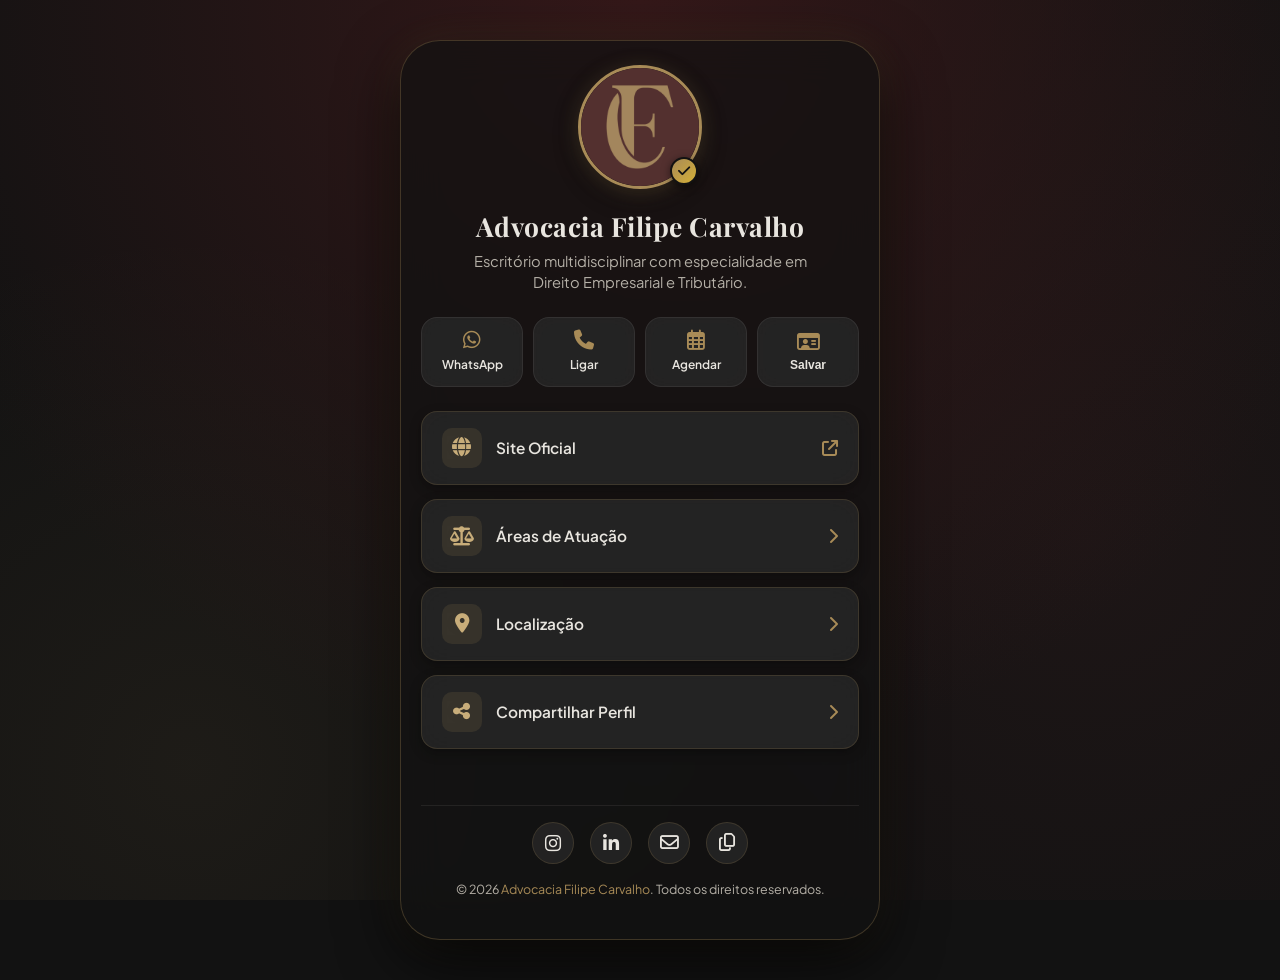
==== index.html @ 6e8a381f "feat: implement native Web Share API and simplify location address formatting" ====
<!DOCTYPE html>
<html lang="pt-BR">
<head>
  <meta charset="UTF-8">
  <meta name="viewport" content="width=device-width, initial-scale=1.0, maximum-scale=1.0, user-scalable=no">
  <title>Advocacia Filipe Carvalho</title>
  
  <!-- SEO Meta Tags -->
  <meta name="description" content="Advocacia Filipe Carvalho - Advocacia Empresarial e Consultoria Jurídica de Alta Performance em São José do Rio Preto - SP. Agende sua consulta.">
  <meta name="keywords" content="Filipe Carvalho, Advocacia Filipe Carvalho, Advocacia Empresarial, Consultoria Jurídica, São José do Rio Preto, Link na Bio">
  <meta name="author" content="Advocacia Filipe Carvalho">

  <!-- OpenGraph / Social Media -->
  <meta property="og:type" content="website">
  <meta property="og:title" content="Advocacia Filipe Carvalho">
  <meta property="og:description" content="Advocacia Empresarial e Atendimento Jurídico Especializado. Clique para agendar uma consulta via WhatsApp.">
  <meta property="og:image" content="assets/Logo_bordo.png">

  <!-- Google Fonts -->
  <link rel="preconnect" href="https://fonts.googleapis.com">
  <link rel="preconnect" href="https://fonts.gstatic.com" crossorigin>
  <link href="https://fonts.googleapis.com/css2?family=Playfair+Display:ital,wght@0,600;0,700;1,400&family=Plus+Jakarta+Sans:wght@400;500;600;700&display=swap" rel="stylesheet">

  <!-- FontAwesome Icons CDN -->
  <link rel="stylesheet" href="https://cdnjs.cloudflare.com/ajax/libs/font-awesome/6.5.1/css/all.min.css">

  <!-- Custom CSS -->
  <link rel="stylesheet" href="styles.css">
</head>
<body>

  <div class="page-container">

    <!-- Profile Header Section -->
    <header class="profile-section">
      <div class="avatar-wrapper">
        <img src="assets/Logo_bordo.png" alt="Advocacia Filipe Carvalho" class="avatar-img">
        <div class="verified-badge" title="Profissional Verificado">
          <i class="fa-solid fa-check"></i>
        </div>
      </div>

      <h1 class="profile-name">
        Advocacia Filipe Carvalho
      </h1>
      <p class="profile-bio">
        Escritório multidisciplinar com especialidade em Direito Empresarial e Tributário.
      </p>
    </header>

    <!-- Quick Action Bar -->
    <section class="quick-actions" aria-label="Ações Rápidas">
      <a href="https://wa.me/551731218192?text=Ol%C3%A1%2C%20gostaria%20de%20agendar%20uma%20consulta%20jur%C3%ADdica." target="_blank" class="action-btn" id="quick-whatsapp">
        <i class="fa-brands fa-whatsapp"></i>
        <span>WhatsApp</span>
      </a>

      <a href="tel:+551731218192" class="action-btn" id="quick-call">
        <i class="fa-solid fa-phone"></i>
        <span>Ligar</span>
      </a>

      <a href="https://calendar.app.google/ibYSGvxLfux7W4BV6" target="_blank" class="action-btn" id="quick-calendar">
        <i class="fa-regular fa-calendar-days"></i>
        <span>Agendar</span>
      </a>

      <button class="action-btn" id="quick-vcard" onclick="downloadVCard()">
        <i class="fa-regular fa-id-card"></i>
        <span>Salvar</span>
      </button>
    </section>

    <!-- Main Link Buttons -->
    <main class="links-container" aria-label="Links Principais">

      <!-- Official Website Link -->
      <a href="https://advocaciafilipecarvalho.com.br" target="_blank" class="link-card" id="btn-website">
        <div class="link-card-content">
          <div class="link-card-icon">
            <i class="fa-solid fa-globe"></i>
          </div>
          <div class="link-card-text">
            <span class="link-card-title">Site Oficial</span>
          </div>
        </div>
        <i class="fa-solid fa-arrow-up-right-from-square link-card-arrow"></i>
      </a>

      <!-- Practice Areas Modal Trigger -->
      <div class="link-card" id="btn-practice-areas" onclick="openModal('modal-practice')">
        <div class="link-card-content">
          <div class="link-card-icon">
            <i class="fa-solid fa-scale-balanced"></i>
          </div>
          <div class="link-card-text">
            <span class="link-card-title">Áreas de Atuação</span>
          </div>
        </div>
        <i class="fa-solid fa-chevron-right link-card-arrow"></i>
      </div>

      <!-- Location & Map Modal Trigger -->
      <div class="link-card" id="btn-location" onclick="openModal('modal-location')">
        <div class="link-card-content">
          <div class="link-card-icon">
            <i class="fa-solid fa-location-dot"></i>
          </div>
          <div class="link-card-text">
            <span class="link-card-title">Localização</span>
          </div>
        </div>
        <i class="fa-solid fa-chevron-right link-card-arrow"></i>
      </div>

      <!-- Share Profile Trigger -->
      <div class="link-card" id="btn-share-profile" onclick="shareProfile()">
        <div class="link-card-content">
          <div class="link-card-icon">
            <i class="fa-solid fa-share-nodes"></i>
          </div>
          <div class="link-card-text">
            <span class="link-card-title">Compartilhar Perfil</span>
          </div>
        </div>
        <i class="fa-solid fa-chevron-right link-card-arrow"></i>
      </div>

    </main>

    <!-- Footer Section -->
    <footer class="footer-section">
      <div class="social-links">
        <a href="https://instagram.com/advocacia_filipecarvalho" target="_blank" class="social-icon" title="Instagram (@advocacia_filipecarvalho)">
          <i class="fa-brands fa-instagram"></i>
        </a>
        <a href="https://www.linkedin.com/company/filipe-carvalho-advocacia-empresarial" target="_blank" class="social-icon" title="LinkedIn">
          <i class="fa-brands fa-linkedin-in"></i>
        </a>
        <a href="mailto:contato@advocaciafilipecarvalho.com.br" class="social-icon" title="E-mail">
          <i class="fa-regular fa-envelope"></i>
        </a>
        <a href="#" onclick="copyProfileLink()" class="social-icon" title="Copiar Link">
          <i class="fa-regular fa-copy"></i>
        </a>
      </div>

      <p class="copyright">
        &copy; 2026 <span>Advocacia Filipe Carvalho</span>. Todos os direitos reservados.
      </p>
    </footer>

  </div>

  <!-- MODAL: Áreas de Atuação -->
  <div class="modal-overlay" id="modal-practice">
    <div class="modal-card">
      <button class="modal-close" onclick="closeModal('modal-practice')">
        <i class="fa-solid fa-xmark"></i>
      </button>
      <div class="modal-header">
        <h2 class="modal-title">Áreas de Atuação</h2>
        <p class="modal-subtitle">Advocacia Empresarial & Especializada</p>
      </div>
      <div class="practice-accordion">
        <details class="practice-toggle">
          <summary class="practice-summary">
            <span class="practice-title-text"><i class="fa-solid fa-scale-balanced"></i> Direito Penal Econômico</span>
            <i class="fa-solid fa-chevron-down toggle-arrow"></i>
          </summary>
          <div class="practice-detail">
            Atuação na defesa e consultoria preventiva em crimes financeiros, tributários, lavagem de dinheiro e infrações contra a ordem econômica.
          </div>
        </details>

        <details class="practice-toggle">
          <summary class="practice-summary">
            <span class="practice-title-text"><i class="fa-solid fa-briefcase"></i> Direito Empresarial</span>
            <i class="fa-solid fa-chevron-down toggle-arrow"></i>
          </summary>
          <div class="practice-detail">
            Assessoria estratégica integral para empresas, estruturação societária, reorganizações, governança e proteção dos negócios.
          </div>
        </details>

        <details class="practice-toggle">
          <summary class="practice-summary">
            <span class="practice-title-text"><i class="fa-solid fa-calculator"></i> Direito Tributário</span>
            <i class="fa-solid fa-chevron-down toggle-arrow"></i>
          </summary>
          <div class="practice-detail">
            Planejamento tributário estratégico, recuperação de créditos fiscais e defesa em autos de infração e execuções fiscais.
          </div>
        </details>

        <details class="practice-toggle">
          <summary class="practice-summary">
            <span class="practice-title-text"><i class="fa-solid fa-gavel"></i> Direito Cível</span>
            <i class="fa-solid fa-chevron-down toggle-arrow"></i>
          </summary>
          <div class="practice-detail">
            Gestão de contratos complexos, resolução de litígios civis, responsabilidade civil e soluções patrimoniais.
          </div>
        </details>

        <details class="practice-toggle">
          <summary class="practice-summary">
            <span class="practice-title-text"><i class="fa-solid fa-user-shield"></i> Direito Trabalhista</span>
            <i class="fa-solid fa-chevron-down toggle-arrow"></i>
          </summary>
          <div class="practice-detail">
            Consultoria preventiva nas relações de trabalho, adequação de rotinas corporativas e defesa em reclamações trabalhistas.
          </div>
        </details>

        <details class="practice-toggle">
          <summary class="practice-summary">
            <span class="practice-title-text"><i class="fa-solid fa-hand-holding-heart"></i> Direito Previdenciário</span>
            <i class="fa-solid fa-chevron-down toggle-arrow"></i>
          </summary>
          <div class="practice-detail">
            Planejamento previdenciário corporativo e pessoal, requerimento e revisão de aposentadorias e benefícios do INSS.
          </div>
        </details>
      </div>
      <div style="margin-top: 20px;">
        <a href="https://wa.me/551731218192?text=Ol%C3%A1%2C%20gostaria%20de%20agendar%20uma%20consulta%20jur%C3%ADdica." target="_blank" class="btn-primary">
          <i class="fa-brands fa-whatsapp"></i> Falar com um Especialista
        </a>
      </div>
    </div>
  </div>



  <!-- MODAL: Localização -->
  <div class="modal-overlay" id="modal-location">
    <div class="modal-card">
      <button class="modal-close" onclick="closeModal('modal-location')">
        <i class="fa-solid fa-xmark"></i>
      </button>
      <div class="modal-header">
        <h2 class="modal-title">Nossos Endereços</h2>
        <p class="modal-subtitle">São José do Rio Preto & São Paulo</p>
      </div>

      <!-- Unidade 1: São José do Rio Preto -->
      <div class="location-card-unit">
        <h3 class="unit-title"><i class="fa-solid fa-building"></i> Unidade São José do Rio Preto - SP</h3>
        <p class="unit-address"><i class="fa-solid fa-location-dot"></i> R. Duarte Pachêco, 90B - Higienópolis</p>
        <div class="modal-buttons-row">
          <a href="https://maps.app.goo.gl/US7nAsybBVARExp97" target="_blank" class="btn-maps">
            <i class="fa-solid fa-map-location-dot"></i> Maps
          </a>
          <a href="https://waze.com/ul?q=R.+Duarte+Pach%C3%AAco,+90B+-+Higien%C3%B3polis,+S%C3%A3o+Jos%C3%A9+do+Rio+Preto+-+SP" target="_blank" class="btn-waze">
            <i class="fa-brands fa-waze"></i> Waze
          </a>
        </div>
      </div>

      <!-- Unidade 2: São Paulo -->
      <div class="location-card-unit">
        <h3 class="unit-title"><i class="fa-solid fa-building-user"></i> Unidade São Paulo - SP</h3>
        <p class="unit-address"><i class="fa-solid fa-location-dot"></i> Rua Haddock Lobo, 1307 - Cj. 63 - Jardim Paulista</p>
        <div class="modal-buttons-row">
          <a href="https://www.google.com/maps/search/?api=1&query=Rua+Haddock+Lobo,+1307+-+Jardim+Paulista,+S%C3%A3o+Paulo+-+SP" target="_blank" class="btn-maps">
            <i class="fa-solid fa-map-location-dot"></i> Maps
          </a>
          <a href="https://waze.com/ul?q=Rua+Haddock+Lobo,+1307+-+Jardim+Paulista,+S%C3%A3o+Paulo+-+SP" target="_blank" class="btn-waze">
            <i class="fa-brands fa-waze"></i> Waze
          </a>
        </div>
      </div>
    </div>
  </div>

  <!-- MODAL: Compartilhar Perfil -->
  <div class="modal-overlay" id="modal-share">
    <div class="modal-card" style="text-align: center;">
      <button class="modal-close" onclick="closeModal('modal-share')">
        <i class="fa-solid fa-xmark"></i>
      </button>
      <div class="modal-header">
        <h2 class="modal-title">Compartilhar Perfil</h2>
        <p class="modal-subtitle">Advocacia Filipe Carvalho</p>
      </div>
      
      <div class="qr-code-box">
        <img id="qr-code-img" src="" alt="QR Code do Perfil">
      </div>

      <p style="font-size: 0.82rem; color: var(--color-antique-muted); margin-bottom: 18px;">
        Aponte a câmera do celular para abrir esta página em qualquer dispositivo.
      </p>

      <button class="btn-primary" onclick="copyProfileLink()">
        <i class="fa-regular fa-copy"></i> Copiar Link do Perfil
      </button>
    </div>
  </div>

  <!-- Toast Notification Container -->
  <div class="toast-notification" id="toast">
    <i class="fa-solid fa-circle-check" style="color: var(--color-hazelnut);"></i>
    <span id="toast-msg">Link copiado com sucesso!</span>
  </div>

  <!-- Custom JavaScript -->
  <script src="script.js"></script>
</body>
</html>
---- styles.css ----
/* ==========================================================================
   DESIGN SYSTEM & COLOR PALETTE TOKENS
   Color Palette derived strictly from provided swatch image:
   - Botanical: #4A2426 (Rich Burgundy / Wine)
   - Hazelnut: #A88B57 (Warm Gold / Brass)
   - Aventurine: #341819 (Deep Dark Chocolate Burgundy)
   - Exotic Orange: #D96B43 (Terracotta / Vibrant Rust Orange)
   - Licorice: #272727 (Dark Charcoal Surface)
   - Antique: #E8E5DF (Warm Silk Off-White)
   - Blackout: #121212 (Ultra Dark Deep Background)
   ========================================================================== */

:root {
  --color-botanical: #4a2426;
  --color-hazelnut: #a88b57;
  --color-hazelnut-light: #c8ad7a;
  --color-hazelnut-glow: rgba(168, 139, 87, 0.35);
  --color-aventurine: #341819;
  --color-exotic-orange: #d96b43;
  --color-exotic-orange-hover: #e5774e;
  --color-licorice: #272727;
  --color-licorice-card: rgba(39, 39, 39, 0.85);
  --color-antique: #e8e5df;
  --color-antique-muted: #b5b0a7;
  --color-blackout: #121212;

  --font-serif: 'Playfair Display', 'Cormorant Garamond', Georgia, serif;
  --font-sans: 'Plus Jakarta Sans', -apple-system, BlinkMacSystemFont, 'Segoe UI', Roboto, sans-serif;

  --radius-sm: 8px;
  --radius-md: 16px;
  --radius-lg: 24px;
  --radius-full: 9999px;

  --shadow-sm: 0 4px 12px rgba(0, 0, 0, 0.3);
  --shadow-md: 0 8px 24px rgba(0, 0, 0, 0.45);
  --shadow-glow: 0 0 25px rgba(217, 107, 67, 0.4);
  --shadow-gold: 0 4px 20px rgba(168, 139, 87, 0.25);

  --transition-fast: 0.2s cubic-bezier(0.4, 0, 0.2, 1);
  --transition-normal: 0.35s cubic-bezier(0.16, 1, 0.3, 1);
}

/* Reset & Base Styles */
* {
  margin: 0;
  padding: 0;
  box-sizing: border-box;
  -webkit-tap-highlight-color: transparent;
}

html {
  font-size: 16px;
  scroll-behavior: smooth;
}

body {
  font-family: var(--font-sans);
  background-color: var(--color-blackout);
  color: var(--color-antique);
  min-height: 100vh;
  display: flex;
  justify-content: center;
  align-items: flex-start;
  line-height: 1.5;
  background-image: 
    radial-gradient(circle at 50% 0%, var(--color-aventurine) 0%, transparent 70%),
    radial-gradient(circle at 85% 60%, rgba(74, 36, 38, 0.2) 0%, transparent 50%),
    radial-gradient(circle at 15% 85%, rgba(168, 139, 87, 0.08) 0%, transparent 40%);
  background-attachment: fixed;
  padding: 0;
  overflow-x: hidden;
}

/* Wrapper Layout (Mobile First + Desktop Frame Toggle) */
.page-container {
  width: 100%;
  max-width: 480px;
  min-height: 100vh;
  padding: 24px 20px 40px;
  display: flex;
  flex-direction: column;
  align-items: center;
  position: relative;
  margin: 0 auto;
}

/* Header & Profile Section */
.profile-section {
  text-align: center;
  width: 100%;
  margin-bottom: 24px;
  animation: fadeInDown 0.8s ease-out;
}

.avatar-wrapper {
  position: relative;
  width: 124px;
  height: 124px;
  margin: 0 auto 18px;
}

.avatar-img {
  width: 100%;
  height: 100%;
  object-fit: cover;
  object-position: top center;
  border-radius: var(--radius-full);
  border: 3px solid var(--color-hazelnut);
  box-shadow: var(--shadow-gold), var(--shadow-md);
  transition: transform var(--transition-normal);
}

.avatar-wrapper:hover .avatar-img {
  transform: scale(1.03);
  border-color: var(--color-hazelnut-light);
}

.verified-badge {
  position: absolute;
  bottom: 4px;
  right: 4px;
  background: linear-gradient(135deg, var(--color-hazelnut), #d4af37);
  color: var(--color-blackout);
  width: 28px;
  height: 28px;
  border-radius: var(--radius-full);
  display: flex;
  align-items: center;
  justify-content: center;
  font-size: 14px;
  border: 2px solid var(--color-blackout);
  box-shadow: 0 2px 8px rgba(0,0,0,0.5);
}

.profile-name {
  font-family: var(--font-serif);
  font-size: 1.65rem;
  font-weight: 700;
  letter-spacing: 0.5px;
  color: var(--color-antique);
  margin-bottom: 4px;
  display: flex;
  align-items: center;
  justify-content: center;
  gap: 6px;
}

.profile-title {
  font-size: 0.88rem;
  text-transform: uppercase;
  letter-spacing: 2px;
  color: var(--color-hazelnut);
  font-weight: 600;
  margin-bottom: 10px;
}

.profile-bio {
  font-size: 0.92rem;
  color: var(--color-antique-muted);
  max-width: 380px;
  margin: 0 auto;
  line-height: 1.45;
}

.badge-tag {
  display: inline-flex;
  align-items: center;
  gap: 6px;
  background: rgba(168, 139, 87, 0.12);
  border: 1px solid rgba(168, 139, 87, 0.3);
  color: var(--color-hazelnut-light);
  font-size: 0.78rem;
  padding: 4px 12px;
  border-radius: var(--radius-full);
  margin-top: 12px;
  font-weight: 500;
}

.status-dot {
  width: 7px;
  height: 7px;
  background-color: #2ec4b6;
  border-radius: 50%;
  box-shadow: 0 0 8px #2ec4b6;
  animation: pulseGreen 2s infinite;
}

/* Quick Action Bar */
.quick-actions {
  display: grid;
  grid-template-columns: repeat(4, 1fr);
  gap: 10px;
  width: 100%;
  margin-bottom: 24px;
  animation: fadeInUp 0.8s 0.2s ease-out backwards;
}

.action-btn {
  display: flex;
  flex-direction: column;
  align-items: center;
  justify-content: center;
  gap: 6px;
  background: var(--color-licorice-card);
  backdrop-filter: blur(12px);
  -webkit-backdrop-filter: blur(12px);
  border: 1px solid rgba(232, 229, 223, 0.08);
  padding: 12px 6px;
  border-radius: var(--radius-md);
  color: var(--color-antique);
  text-decoration: none;
  font-size: 0.75rem;
  font-weight: 600;
  transition: all var(--transition-fast);
  cursor: pointer;
}

.action-btn i {
  font-size: 1.25rem;
  color: var(--color-hazelnut);
  transition: transform var(--transition-fast), color var(--transition-fast);
}

/* Quick Action Buttons Hover & Active States */
.action-btn:hover,
.action-btn:active {
  background: linear-gradient(135deg, var(--color-exotic-orange), #b85028);
  border-color: var(--color-exotic-orange-hover);
  color: #ffffff;
  transform: translateY(-2px);
  box-shadow: var(--shadow-glow);
}

.action-btn:hover i,
.action-btn:active i {
  color: #ffffff;
  transform: scale(1.15);
}

/* Main Links Container */
.links-container {
  width: 100%;
  display: flex;
  flex-direction: column;
  gap: 14px;
  margin-bottom: 32px;
  animation: fadeInUp 0.8s 0.3s ease-out backwards;
}

/* Link Cards Base Style */
.link-card {
  position: relative;
  display: flex;
  align-items: center;
  justify-content: space-between;
  width: 100%;
  padding: 16px 20px;
  min-height: 60px;
  background: var(--color-licorice-card);
  backdrop-filter: blur(16px);
  -webkit-backdrop-filter: blur(16px);
  border: 1px solid rgba(168, 139, 87, 0.2);
  border-radius: var(--radius-md);
  color: var(--color-antique);
  text-decoration: none;
  font-weight: 600;
  font-size: 0.98rem;
  transition: all var(--transition-normal);
  cursor: pointer;
  overflow: hidden;
  box-shadow: var(--shadow-sm);
}

.link-card::before {
  content: '';
  position: absolute;
  top: 0;
  left: -100%;
  width: 100%;
  height: 100%;
  background: linear-gradient(90deg, transparent, rgba(232, 229, 223, 0.08), transparent);
  transition: left 0.6s ease;
}

.link-card:hover::before {
  left: 100%;
}

.link-card-content {
  display: flex;
  align-items: center;
  gap: 14px;
  z-index: 1;
}

.link-card-icon {
  width: 40px;
  height: 40px;
  border-radius: 10px;
  background: rgba(168, 139, 87, 0.15);
  color: var(--color-hazelnut-light);
  display: flex;
  align-items: center;
  justify-content: center;
  font-size: 1.2rem;
  flex-shrink: 0;
  transition: all var(--transition-fast);
}

.link-card-text {
  display: flex;
  flex-direction: column;
  align-items: flex-start;
  text-align: left;
}

.link-card-title {
  color: var(--color-antique);
  font-size: 0.96rem;
  line-height: 1.3;
}

.link-card-arrow {
  color: var(--color-hazelnut);
  font-size: 1rem;
  transition: transform var(--transition-fast);
  z-index: 1;
}

/* Main Link Cards Hover & Active Click States */
.link-card:hover,
.link-card:active {
  transform: translateY(-3px);
  background: linear-gradient(135deg, var(--color-exotic-orange), #b85028);
  border-color: var(--color-exotic-orange-hover);
  box-shadow: var(--shadow-glow), var(--shadow-md);
}

.link-card:hover .link-card-title,
.link-card:active .link-card-title {
  color: #ffffff;
}

.link-card:hover .link-card-arrow,
.link-card:active .link-card-arrow {
  transform: translateX(4px);
  color: #ffffff;
}

.link-card:hover .link-card-icon,
.link-card:active .link-card-icon {
  background: rgba(255, 255, 255, 0.2);
  color: #ffffff;
}

/* Footer Section */
.footer-section {
  width: 100%;
  text-align: center;
  margin-top: auto;
  padding-top: 16px;
  border-top: 1px solid rgba(232, 229, 223, 0.08);
  animation: fadeIn 1s 0.5s ease-out backwards;
}

.social-links {
  display: flex;
  align-items: center;
  justify-content: center;
  gap: 16px;
  margin-bottom: 16px;
}

.social-icon {
  width: 42px;
  height: 42px;
  border-radius: var(--radius-full);
  background: var(--color-licorice-card);
  border: 1px solid rgba(168, 139, 87, 0.2);
  color: var(--color-antique);
  display: flex;
  align-items: center;
  justify-content: center;
  font-size: 1.15rem;
  text-decoration: none;
  transition: all var(--transition-fast);
}

.social-icon:hover,
.social-icon:active {
  background: linear-gradient(135deg, var(--color-exotic-orange), #b85028);
  color: #ffffff;
  border-color: var(--color-exotic-orange-hover);
  transform: translateY(-3px);
  box-shadow: var(--shadow-glow);
}

.copyright {
  font-size: 0.78rem;
  color: var(--color-antique-muted);
  font-weight: 400;
}

.copyright span {
  color: var(--color-hazelnut);
}

/* Modal Overlay & Card */
.modal-overlay {
  position: fixed;
  top: 0;
  left: 0;
  width: 100%;
  height: 100%;
  background: rgba(18, 18, 18, 0.85);
  backdrop-filter: blur(12px);
  -webkit-backdrop-filter: blur(12px);
  z-index: 1000;
  display: flex;
  align-items: center;
  justify-content: center;
  padding: 20px;
  opacity: 0;
  visibility: hidden;
  transition: all var(--transition-fast);
}

.modal-overlay.active {
  opacity: 1;
  visibility: visible;
}

.modal-card {
  background: var(--color-licorice);
  border: 1px solid var(--color-hazelnut);
  border-radius: var(--radius-lg);
  width: 100%;
  max-width: 440px;
  max-height: 85vh;
  overflow-y: auto;
  padding: 28px 24px;
  position: relative;
  box-shadow: var(--shadow-md), var(--shadow-gold);
  transform: scale(0.9);
  transition: transform var(--transition-normal);
}

.modal-overlay.active .modal-card {
  transform: scale(1);
}

.modal-close {
  position: absolute;
  top: 18px;
  right: 18px;
  background: rgba(232, 229, 223, 0.1);
  border: none;
  color: var(--color-antique);
  width: 32px;
  height: 32px;
  border-radius: var(--radius-full);
  display: flex;
  align-items: center;
  justify-content: center;
  cursor: pointer;
  font-size: 1.1rem;
  transition: background var(--transition-fast);
}

.modal-close:hover {
  background: var(--color-exotic-orange);
  color: #fff;
}

.modal-header {
  margin-bottom: 20px;
  text-align: center;
}

.modal-title {
  font-family: var(--font-serif);
  font-size: 1.45rem;
  color: var(--color-antique);
  margin-bottom: 6px;
}

.modal-subtitle {
  font-size: 0.85rem;
  color: var(--color-hazelnut);
}

/* Practice Areas Accordion / Toggles inside Modal */
.practice-accordion {
  display: flex;
  flex-direction: column;
  gap: 10px;
  text-align: left;
}

.practice-toggle {
  background: rgba(18, 18, 18, 0.6);
  border: 1px solid rgba(168, 139, 87, 0.25);
  border-radius: var(--radius-md);
  overflow: hidden;
  transition: border-color var(--transition-fast), background var(--transition-fast);
}

.practice-toggle[open] {
  border-color: var(--color-hazelnut);
  background: rgba(39, 39, 39, 0.9);
}

.practice-summary {
  display: flex;
  align-items: center;
  justify-content: space-between;
  padding: 14px 16px;
  cursor: pointer;
  user-select: none;
  font-weight: 600;
  font-size: 0.95rem;
  color: var(--color-antique);
  list-style: none;
  transition: color var(--transition-fast);
}

.practice-summary::-webkit-details-marker {
  display: none;
}

.practice-summary:hover {
  color: var(--color-hazelnut-light);
}

.practice-title-text {
  display: flex;
  align-items: center;
  gap: 10px;
}

.practice-title-text i {
  color: var(--color-hazelnut);
  font-size: 1.1rem;
  width: 20px;
  text-align: center;
}

.toggle-arrow {
  color: var(--color-hazelnut);
  font-size: 0.85rem;
  transition: transform var(--transition-fast);
}

.practice-toggle[open] .toggle-arrow {
  transform: rotate(180deg);
  color: var(--color-exotic-orange);
}

.practice-detail {
  padding: 0 16px 14px 46px;
  font-size: 0.85rem;
  color: var(--color-antique-muted);
  line-height: 1.5;
  animation: fadeIn 0.3s ease-out;
}

/* Modal Form Controls */
.form-group {
  margin-bottom: 16px;
  text-align: left;
}

.form-label {
  display: block;
  font-size: 0.82rem;
  color: var(--color-antique);
  margin-bottom: 6px;
  font-weight: 500;
}

.form-input, .form-select, .form-textarea {
  width: 100%;
  background: var(--color-blackout);
  border: 1px solid rgba(168, 139, 87, 0.3);
  border-radius: var(--radius-sm);
  padding: 12px 14px;
  color: var(--color-antique);
  font-family: var(--font-sans);
  font-size: 0.9rem;
  outline: none;
  transition: border var(--transition-fast);
}

.form-input:focus, .form-select:focus, .form-textarea:focus {
  border-color: var(--color-hazelnut);
  box-shadow: 0 0 10px rgba(168, 139, 87, 0.3);
}

.btn-primary {
  width: 100%;
  background: var(--color-exotic-orange);
  color: #fff;
  border: none;
  border-radius: var(--radius-md);
  padding: 14px;
  font-size: 0.95rem;
  font-weight: 700;
  cursor: pointer;
  display: flex;
  align-items: center;
  justify-content: center;
  gap: 8px;
  transition: all var(--transition-fast);
  box-shadow: var(--shadow-sm);
  text-decoration: none !important;
}

.btn-primary:hover {
  background: var(--color-exotic-orange-hover);
  transform: translateY(-2px);
  box-shadow: var(--shadow-glow);
}

/* Location Units inside Modal */
.location-card-unit {
  background: rgba(18, 18, 18, 0.6);
  border: 1px solid rgba(168, 139, 87, 0.25);
  border-radius: var(--radius-md);
  padding: 14px 16px;
  margin-bottom: 14px;
  text-align: left;
}

.location-card-unit:last-child {
  margin-bottom: 0;
}

.unit-title {
  font-size: 0.95rem;
  color: var(--color-antique);
  margin-bottom: 6px;
  display: flex;
  align-items: center;
  gap: 8px;
}

.unit-title i {
  color: var(--color-hazelnut);
}

.unit-address,
.unit-phone {
  font-size: 0.84rem;
  color: var(--color-antique-muted);
  line-height: 1.4;
  margin-bottom: 4px;
  display: flex;
  align-items: flex-start;
  gap: 8px;
}

.unit-address i,
.unit-phone i {
  color: var(--color-hazelnut);
  font-size: 0.9rem;
  margin-top: 3px;
}

/* Side-by-Side Modal Buttons */
.modal-buttons-row {
  display: grid;
  grid-template-columns: 1fr 1fr;
  gap: 10px;
  width: 100%;
  margin-top: 12px;
}

.btn-maps,
.btn-waze {
  display: flex;
  align-items: center;
  justify-content: center;
  gap: 8px;
  padding: 12px 6px;
  border-radius: var(--radius-md);
  font-size: 0.88rem;
  font-weight: 700;
  text-decoration: none !important;
  color: #ffffff !important;
  transition: all var(--transition-fast);
  border: none;
  box-shadow: var(--shadow-sm);
  cursor: pointer;
}

.btn-maps i,
.btn-waze i {
  font-size: 1.35rem; /* Aumentado o tamanho dos ícones */
}

/* Google Maps Red Branding */
.btn-maps {
  background: linear-gradient(135deg, #EA4335, #D93025);
}

.btn-maps:hover {
  background: linear-gradient(135deg, #ff5243, #EA4335);
  transform: translateY(-2px);
  box-shadow: 0 4px 15px rgba(234, 67, 53, 0.4);
}

/* Waze Cyan/Blue Branding */
.btn-waze {
  background: linear-gradient(135deg, #00B2FF, #0088CC);
}

.btn-waze:hover {
  background: linear-gradient(135deg, #33C4FF, #00B2FF);
  transform: translateY(-2px);
  box-shadow: 0 4px 15px rgba(0, 178, 255, 0.4);
}

/* Toast Notifications */
.toast-notification {
  position: fixed;
  bottom: 24px;
  left: 50%;
  transform: translateX(-50%) translateY(100px);
  background: var(--color-botanical);
  color: var(--color-antique);
  border: 1px solid var(--color-hazelnut);
  padding: 12px 24px;
  border-radius: var(--radius-full);
  font-size: 0.88rem;
  font-weight: 600;
  box-shadow: var(--shadow-md);
  z-index: 2000;
  opacity: 0;
  transition: all 0.4s cubic-bezier(0.175, 0.885, 0.32, 1.275);
  display: flex;
  align-items: center;
  gap: 10px;
}

.toast-notification.show {
  transform: translateX(-50%) translateY(0);
  opacity: 1;
}

/* QR Code Container */
.qr-code-box {
  background: #ffffff;
  padding: 16px;
  border-radius: var(--radius-md);
  display: inline-block;
  margin: 16px 0;
  box-shadow: var(--shadow-sm);
}

.qr-code-box img {
  width: 180px;
  height: 180px;
  display: block;
}

/* Animations */
@keyframes fadeInDown {
  from { opacity: 0; transform: translateY(-20px); }
  to { opacity: 1; transform: translateY(0); }
}

@keyframes fadeInUp {
  from { opacity: 0; transform: translateY(20px); }
  to { opacity: 1; transform: translateY(0); }
}

@keyframes fadeIn {
  from { opacity: 0; }
  to { opacity: 1; }
}

@keyframes pulseGlow {
  0% { box-shadow: 0 0 15px rgba(217, 107, 67, 0.4); }
  50% { box-shadow: 0 0 30px rgba(217, 107, 67, 0.7); }
  100% { box-shadow: 0 0 15px rgba(217, 107, 67, 0.4); }
}

@keyframes pulseGreen {
  0% { transform: scale(0.95); box-shadow: 0 0 0 0 rgba(46, 196, 182, 0.7); }
  70% { transform: scale(1); box-shadow: 0 0 0 8px rgba(46, 196, 182, 0); }
  100% { transform: scale(0.95); box-shadow: 0 0 0 0 rgba(46, 196, 182, 0); }
}

/* Desktop Presentation Mode Enhancements */
@media (min-width: 768px) {
  body {
    padding: 40px 20px;
  }
  .page-container {
    background: rgba(18, 18, 18, 0.7);
    border: 1px solid rgba(168, 139, 87, 0.3);
    border-radius: 40px;
    box-shadow: 0 20px 60px rgba(0, 0, 0, 0.8), 0 0 40px rgba(168, 139, 87, 0.15);
    backdrop-filter: blur(20px);
    -webkit-backdrop-filter: blur(20px);
  }
}
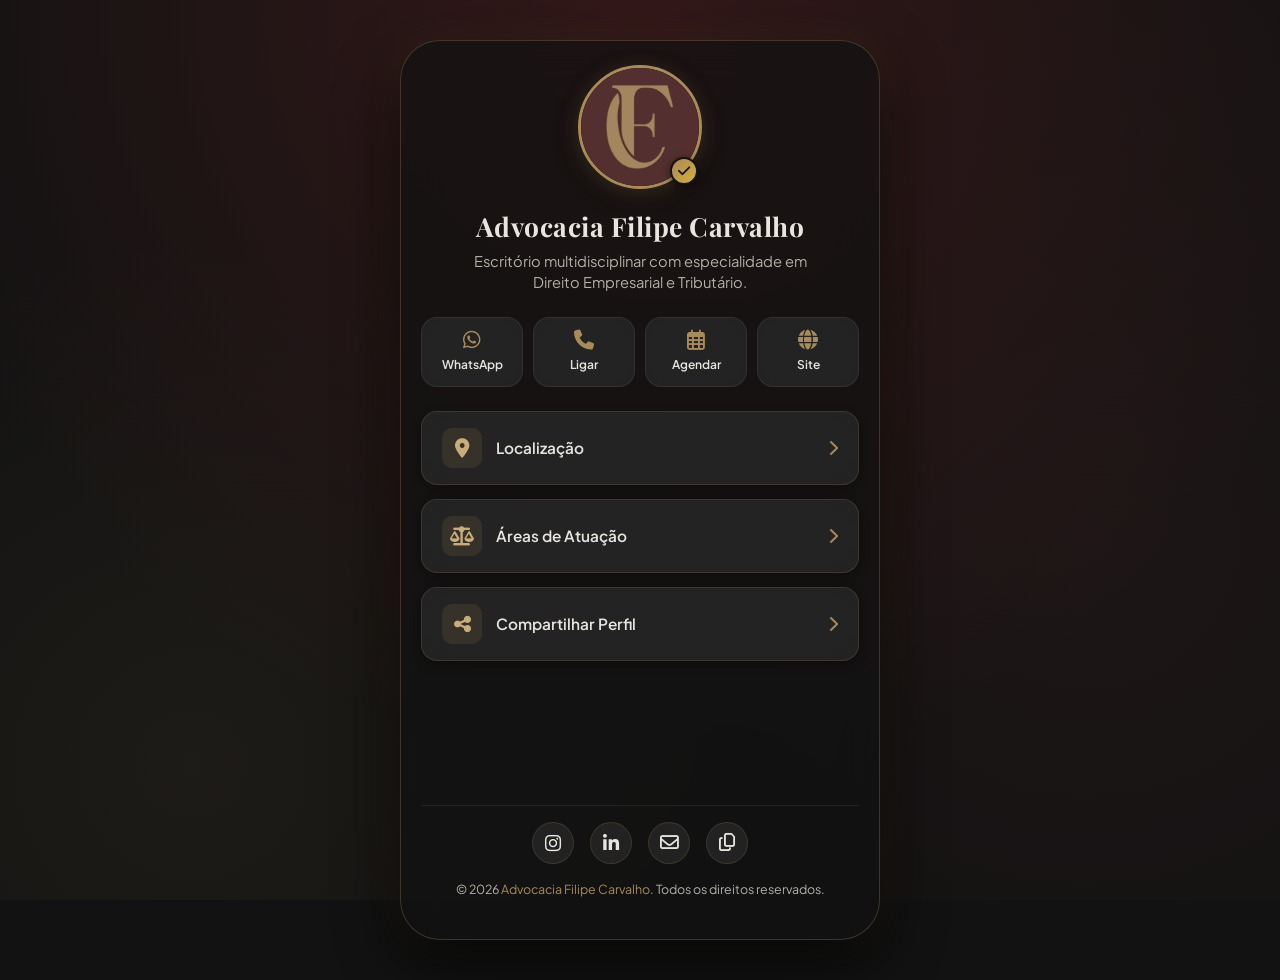
==== commit 8bb1fb26: "refactor: replace vCard button with website link in quick actions and reorganize layout order" ====
--- a/index.html
+++ b/index.html
@@ -65,27 +65,27 @@
         <span>Agendar</span>
       </a>
 
-      <button class="action-btn" id="quick-vcard" onclick="downloadVCard()">
-        <i class="fa-regular fa-id-card"></i>
-        <span>Salvar</span>
-      </button>
+      <a href="https://advocaciafilipecarvalho.com.br" target="_blank" class="action-btn" id="quick-website">
+        <i class="fa-solid fa-globe"></i>
+        <span>Site</span>
+      </a>
     </section>
 
     <!-- Main Link Buttons -->
     <main class="links-container" aria-label="Links Principais">
 
-      <!-- Official Website Link -->
-      <a href="https://advocaciafilipecarvalho.com.br" target="_blank" class="link-card" id="btn-website">
+      <!-- Location & Map Modal Trigger -->
+      <div class="link-card" id="btn-location" onclick="openModal('modal-location')">
         <div class="link-card-content">
           <div class="link-card-icon">
-            <i class="fa-solid fa-globe"></i>
+            <i class="fa-solid fa-location-dot"></i>
           </div>
           <div class="link-card-text">
-            <span class="link-card-title">Site Oficial</span>
-          </div>
-        </div>
-        <i class="fa-solid fa-arrow-up-right-from-square link-card-arrow"></i>
-      </a>
+            <span class="link-card-title">Localização</span>
+          </div>
+        </div>
+        <i class="fa-solid fa-chevron-right link-card-arrow"></i>
+      </div>
 
       <!-- Practice Areas Modal Trigger -->
       <div class="link-card" id="btn-practice-areas" onclick="openModal('modal-practice')">
@@ -95,19 +95,6 @@
           </div>
           <div class="link-card-text">
             <span class="link-card-title">Áreas de Atuação</span>
-          </div>
-        </div>
-        <i class="fa-solid fa-chevron-right link-card-arrow"></i>
-      </div>
-
-      <!-- Location & Map Modal Trigger -->
-      <div class="link-card" id="btn-location" onclick="openModal('modal-location')">
-        <div class="link-card-content">
-          <div class="link-card-icon">
-            <i class="fa-solid fa-location-dot"></i>
-          </div>
-          <div class="link-card-text">
-            <span class="link-card-title">Localização</span>
           </div>
         </div>
         <i class="fa-solid fa-chevron-right link-card-arrow"></i>
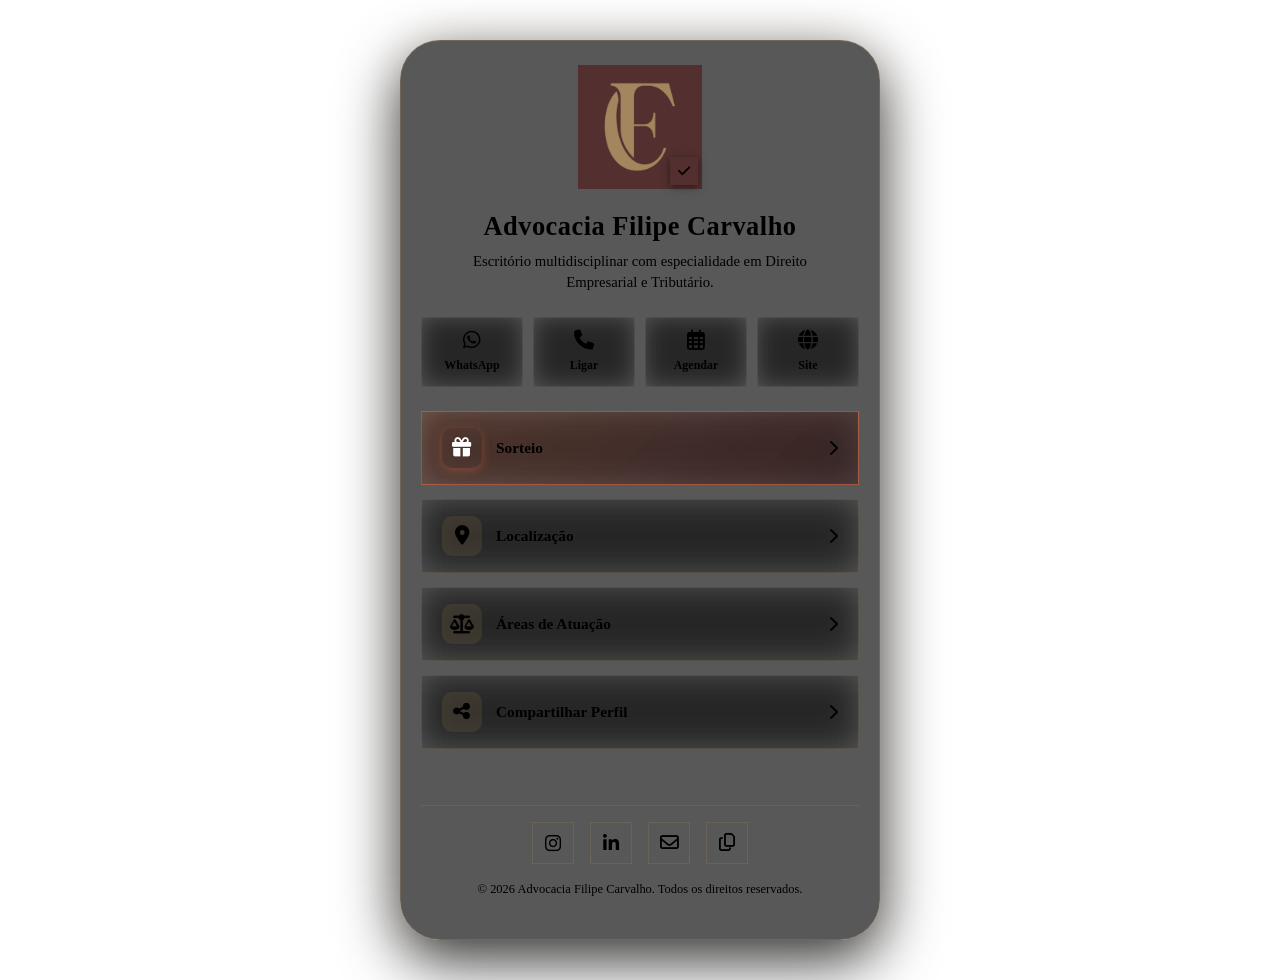
==== commit 43199985: "feat: add giveaway page and feature card linking to it" ====
--- a/index.html
+++ b/index.html
@@ -74,6 +74,19 @@
     <!-- Main Link Buttons -->
     <main class="links-container" aria-label="Links Principais">
 
+      <!-- Sorteio (Em Destaque) -->
+      <a href="sorteio.html" class="link-card link-card-featured" id="btn-giveaway">
+        <div class="link-card-content">
+          <div class="link-card-icon">
+            <i class="fa-solid fa-gift"></i>
+          </div>
+          <div class="link-card-text">
+            <span class="link-card-title">Sorteio</span>
+          </div>
+        </div>
+        <i class="fa-solid fa-chevron-right link-card-arrow"></i>
+      </a>
+
       <!-- Location & Map Modal Trigger -->
       <div class="link-card" id="btn-location" onclick="openModal('modal-location')">
         <div class="link-card-content">
--- a/styles.css
+++ b/styles.css
@@ -1,3 +1,4 @@
+Retirada presencial com os dois juntos no nosso escritório.
 /* ==========================================================================
    DESIGN SYSTEM & COLOR PALETTE TOKENS
    Color Palette derived strictly from provided swatch image:
@@ -63,7 +64,7 @@
   justify-content: center;
   align-items: flex-start;
   line-height: 1.5;
-  background-image: 
+  background-image:
     radial-gradient(circle at 50% 0%, var(--color-aventurine) 0%, transparent 70%),
     radial-gradient(circle at 85% 60%, rgba(74, 36, 38, 0.2) 0%, transparent 50%),
     radial-gradient(circle at 15% 85%, rgba(168, 139, 87, 0.08) 0%, transparent 40%);
@@ -130,7 +131,7 @@
   justify-content: center;
   font-size: 14px;
   border: 2px solid var(--color-blackout);
-  box-shadow: 0 2px 8px rgba(0,0,0,0.5);
+  box-shadow: 0 2px 8px rgba(0, 0, 0, 0.5);
 }
 
 .profile-name {
@@ -238,6 +239,11 @@
   transform: scale(1.15);
 }
 
+.action-btn:focus,
+.action-btn:focus-visible {
+  outline: none;
+}
+
 /* Main Links Container */
 .links-container {
   width: 100%;
@@ -272,6 +278,41 @@
   box-shadow: var(--shadow-sm);
 }
 
+/* Link Card em Destaque */
+.link-card.link-card-featured {
+  background: linear-gradient(135deg, rgba(217, 107, 67, 0.22), rgba(74, 36, 38, 0.45));
+  border: 1px solid rgba(217, 107, 67, 0.6);
+  box-shadow: 0 4px 20px rgba(217, 107, 67, 0.25), var(--shadow-sm);
+}
+
+.link-card.link-card-featured .link-card-icon {
+  background: linear-gradient(135deg, var(--color-exotic-orange), #b85028);
+  color: #ffffff;
+  box-shadow: 0 2px 10px rgba(217, 107, 67, 0.4);
+}
+
+.link-card.link-card-featured .link-badge {
+  display: inline-flex;
+  align-items: center;
+  gap: 4px;
+  background: var(--color-exotic-orange);
+  color: #ffffff;
+  font-size: 0.68rem;
+  font-weight: 700;
+  text-transform: uppercase;
+  letter-spacing: 0.8px;
+  padding: 2px 8px;
+  border-radius: var(--radius-full);
+  margin-top: 3px;
+}
+
+.link-card.link-card-featured:hover,
+.link-card.link-card-featured:active {
+  background: linear-gradient(135deg, var(--color-exotic-orange), #c34d20);
+  border-color: #ff8c5a;
+  box-shadow: 0 0 28px rgba(217, 107, 67, 0.55), var(--shadow-md);
+}
+
 .link-card::before {
   content: '';
   position: absolute;
@@ -352,6 +393,13 @@
 .link-card:active .link-card-icon {
   background: rgba(255, 255, 255, 0.2);
   color: #ffffff;
+}
+
+.link-card:focus,
+.link-card:focus-visible,
+.social-icon:focus,
+.social-icon:focus-visible {
+  outline: none;
 }
 
 /* Footer Section */
@@ -579,7 +627,9 @@
   font-weight: 500;
 }
 
-.form-input, .form-select, .form-textarea {
+.form-input,
+.form-select,
+.form-textarea {
   width: 100%;
   background: var(--color-blackout);
   border: 1px solid rgba(168, 139, 87, 0.3);
@@ -592,7 +642,9 @@
   transition: border var(--transition-fast);
 }
 
-.form-input:focus, .form-select:focus, .form-textarea:focus {
+.form-input:focus,
+.form-select:focus,
+.form-textarea:focus {
   border-color: var(--color-hazelnut);
   box-shadow: 0 0 10px rgba(168, 139, 87, 0.3);
 }
@@ -696,7 +748,8 @@
 
 .btn-maps i,
 .btn-waze i {
-  font-size: 1.35rem; /* Aumentado o tamanho dos ícones */
+  font-size: 1.35rem;
+  /* Aumentado o tamanho dos ícones */
 }
 
 /* Google Maps Red Branding */
@@ -766,30 +819,68 @@
 
 /* Animations */
 @keyframes fadeInDown {
-  from { opacity: 0; transform: translateY(-20px); }
-  to { opacity: 1; transform: translateY(0); }
+  from {
+    opacity: 0;
+    transform: translateY(-20px);
+  }
+
+  to {
+    opacity: 1;
+    transform: translateY(0);
+  }
 }
 
 @keyframes fadeInUp {
-  from { opacity: 0; transform: translateY(20px); }
-  to { opacity: 1; transform: translateY(0); }
+  from {
+    opacity: 0;
+    transform: translateY(20px);
+  }
+
+  to {
+    opacity: 1;
+    transform: translateY(0);
+  }
 }
 
 @keyframes fadeIn {
-  from { opacity: 0; }
-  to { opacity: 1; }
+  from {
+    opacity: 0;
+  }
+
+  to {
+    opacity: 1;
+  }
 }
 
 @keyframes pulseGlow {
-  0% { box-shadow: 0 0 15px rgba(217, 107, 67, 0.4); }
-  50% { box-shadow: 0 0 30px rgba(217, 107, 67, 0.7); }
-  100% { box-shadow: 0 0 15px rgba(217, 107, 67, 0.4); }
+  0% {
+    box-shadow: 0 0 15px rgba(217, 107, 67, 0.4);
+  }
+
+  50% {
+    box-shadow: 0 0 30px rgba(217, 107, 67, 0.7);
+  }
+
+  100% {
+    box-shadow: 0 0 15px rgba(217, 107, 67, 0.4);
+  }
 }
 
 @keyframes pulseGreen {
-  0% { transform: scale(0.95); box-shadow: 0 0 0 0 rgba(46, 196, 182, 0.7); }
-  70% { transform: scale(1); box-shadow: 0 0 0 8px rgba(46, 196, 182, 0); }
-  100% { transform: scale(0.95); box-shadow: 0 0 0 0 rgba(46, 196, 182, 0); }
+  0% {
+    transform: scale(0.95);
+    box-shadow: 0 0 0 0 rgba(46, 196, 182, 0.7);
+  }
+
+  70% {
+    transform: scale(1);
+    box-shadow: 0 0 0 8px rgba(46, 196, 182, 0);
+  }
+
+  100% {
+    transform: scale(0.95);
+    box-shadow: 0 0 0 0 rgba(46, 196, 182, 0);
+  }
 }
 
 /* Desktop Presentation Mode Enhancements */
@@ -797,6 +888,7 @@
   body {
     padding: 40px 20px;
   }
+
   .page-container {
     background: rgba(18, 18, 18, 0.7);
     border: 1px solid rgba(168, 139, 87, 0.3);
@@ -805,4 +897,4 @@
     backdrop-filter: blur(20px);
     -webkit-backdrop-filter: blur(20px);
   }
-}
+}
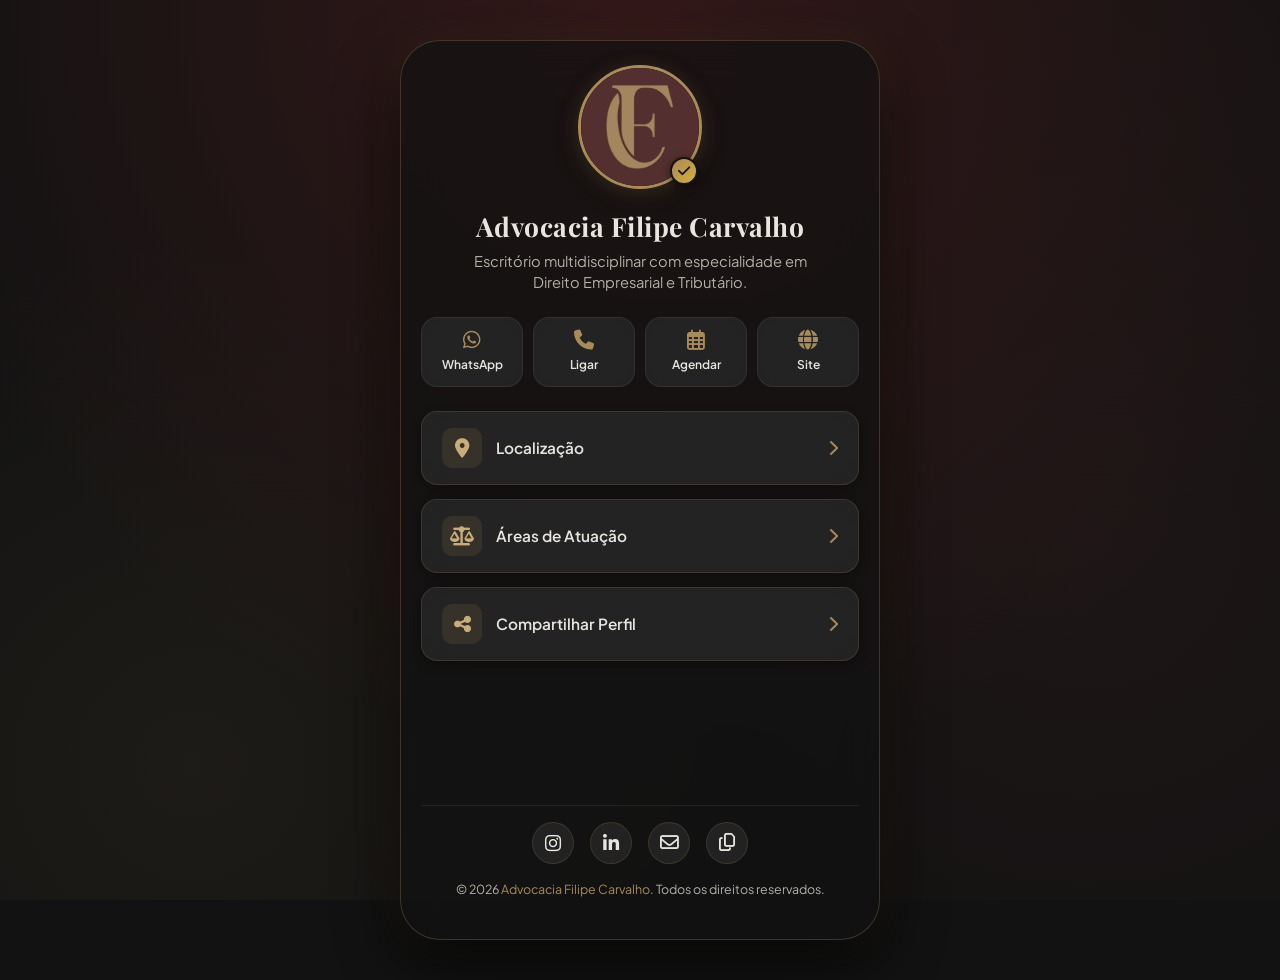
==== commit ef97a7ab: "remove giveaway link card from index page" ====
--- a/index.html
+++ b/index.html
@@ -74,18 +74,6 @@
     <!-- Main Link Buttons -->
     <main class="links-container" aria-label="Links Principais">
 
-      <!-- Sorteio (Em Destaque) -->
-      <a href="sorteio.html" class="link-card link-card-featured" id="btn-giveaway">
-        <div class="link-card-content">
-          <div class="link-card-icon">
-            <i class="fa-solid fa-gift"></i>
-          </div>
-          <div class="link-card-text">
-            <span class="link-card-title">Sorteio</span>
-          </div>
-        </div>
-        <i class="fa-solid fa-chevron-right link-card-arrow"></i>
-      </a>
 
       <!-- Location & Map Modal Trigger -->
       <div class="link-card" id="btn-location" onclick="openModal('modal-location')">
--- a/styles.css
+++ b/styles.css
@@ -1,4 +1,3 @@
-Retirada presencial com os dois juntos no nosso escritório.
 /* ==========================================================================
    DESIGN SYSTEM & COLOR PALETTE TOKENS
    Color Palette derived strictly from provided swatch image:
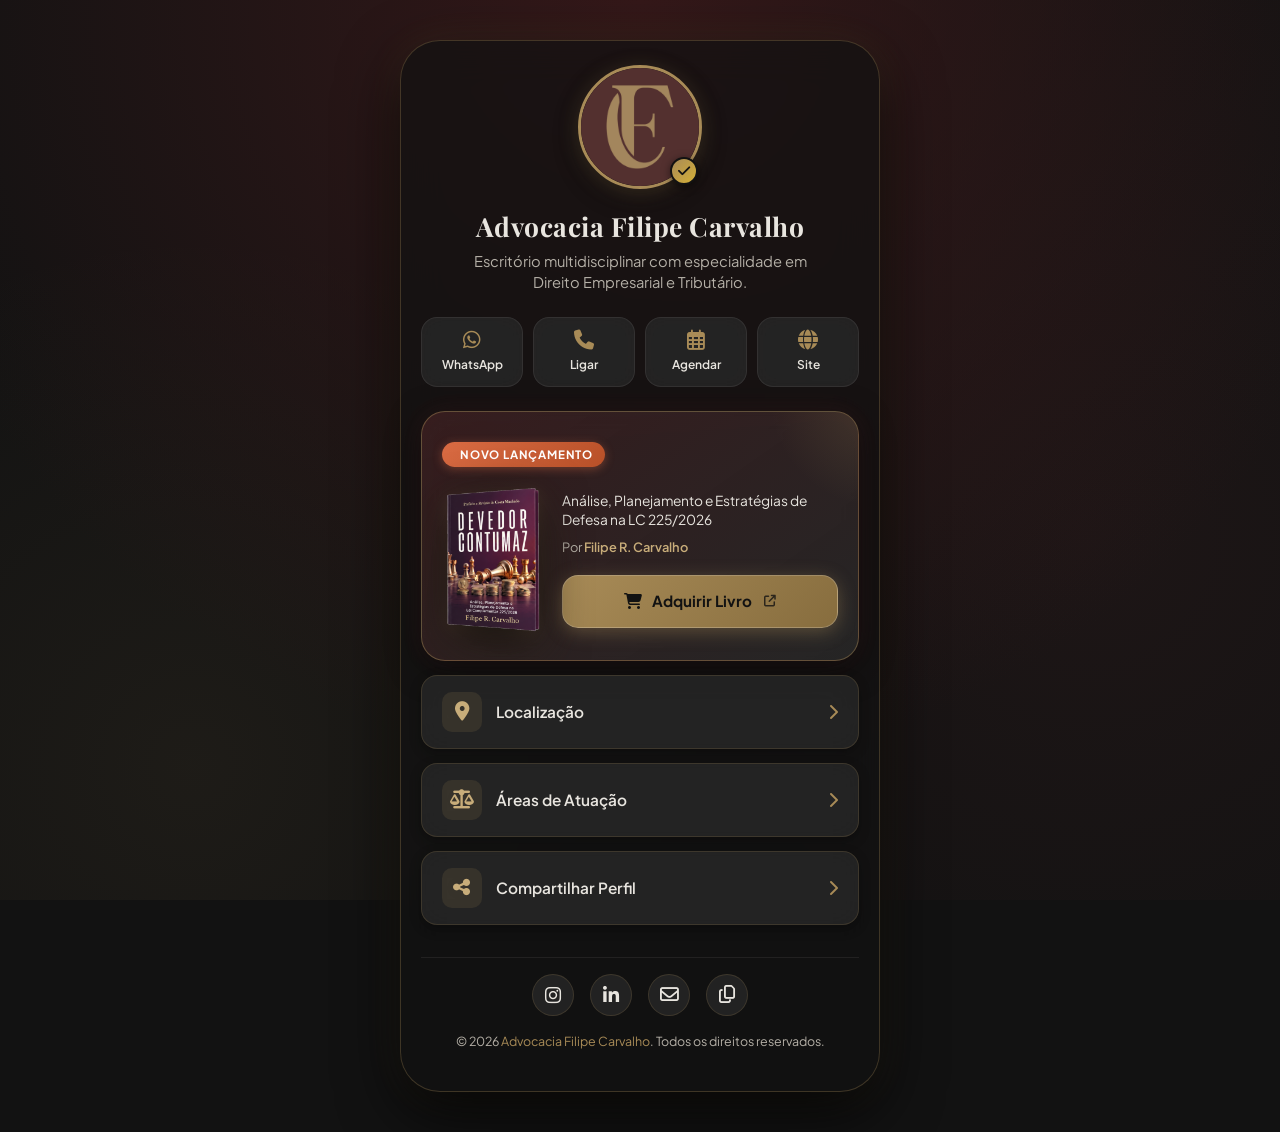
==== commit 9396ee34: "feat: add book showcase section for Devedor Contumaz release" ====
--- a/index.html
+++ b/index.html
@@ -74,6 +74,30 @@
     <!-- Main Link Buttons -->
     <main class="links-container" aria-label="Links Principais">
 
+      <!-- Destaque Livro Devedor Contumaz -->
+      <section class="book-showcase-card" aria-label="Lançamento do Livro Devedor Contumaz">
+        <div class="book-showcase-badge">
+          <i class="fa-solid fa-sparkles"></i>
+          <span>Novo Lançamento</span>
+        </div>
+
+        <div class="book-showcase-body">
+          <div class="book-mockup-wrapper">
+            <img src="assets/livro-devedor-contumaz.png" alt="Capa do Livro Devedor Contumaz - Filipe R. Carvalho" class="book-mockup-img" loading="lazy">
+          </div>
+
+          <div class="book-showcase-info">
+            <p class="book-subtitle">Análise, Planejamento e Estratégias de Defesa na LC 225/2026</p>
+            <p class="book-author">Por <strong>Filipe R. Carvalho</strong></p>
+
+            <a href="https://clubedeautores.com.br/livro/devedor-contumaz" target="_blank" rel="noopener noreferrer" class="book-buy-btn">
+              <i class="fa-solid fa-cart-shopping"></i>
+              <span>Adquirir Livro</span>
+              <i class="fa-solid fa-arrow-up-right-from-square btn-external-icon"></i>
+            </a>
+          </div>
+        </div>
+      </section>
 
       <!-- Location & Map Modal Trigger -->
       <div class="link-card" id="btn-location" onclick="openModal('modal-location')">
--- a/styles.css
+++ b/styles.css
@@ -896,4 +896,378 @@
     backdrop-filter: blur(20px);
     -webkit-backdrop-filter: blur(20px);
   }
-}+}
+
+/* ==========================================================================
+   BOOK SHOWCASE SECTION (DEVEDOR CONTUMAZ)
+   ========================================================================== */
+.book-showcase-card {
+  position: relative;
+  width: 100%;
+  background: linear-gradient(145deg, rgba(74, 36, 38, 0.65) 0%, rgba(39, 39, 39, 0.95) 100%);
+  border: 1px solid rgba(168, 139, 87, 0.45);
+  border-radius: var(--radius-lg);
+  padding: 24px 20px;
+  box-shadow: 0 8px 32px rgba(0, 0, 0, 0.5), 0 0 24px rgba(74, 36, 38, 0.4);
+  backdrop-filter: blur(16px);
+  -webkit-backdrop-filter: blur(16px);
+  overflow: hidden;
+  transition: transform var(--transition-normal), box-shadow var(--transition-normal), border-color var(--transition-normal);
+}
+
+.book-showcase-card:hover {
+  transform: translateY(-3px);
+  border-color: var(--color-hazelnut-light);
+  box-shadow: 0 14px 40px rgba(0, 0, 0, 0.65), 0 0 32px rgba(168, 139, 87, 0.25);
+}
+
+.book-showcase-card::before {
+  content: '';
+  position: absolute;
+  top: -50%;
+  right: -30%;
+  width: 220px;
+  height: 220px;
+  background: radial-gradient(circle, rgba(168, 139, 87, 0.2) 0%, transparent 70%);
+  pointer-events: none;
+}
+
+.book-showcase-badge {
+  display: inline-flex;
+  align-items: center;
+  gap: 6px;
+  background: linear-gradient(135deg, var(--color-exotic-orange), #b85028);
+  color: #ffffff;
+  font-size: 0.72rem;
+  font-weight: 700;
+  text-transform: uppercase;
+  letter-spacing: 0.8px;
+  padding: 4px 12px;
+  border-radius: var(--radius-full);
+  box-shadow: 0 2px 10px rgba(217, 107, 67, 0.4);
+  margin-bottom: 16px;
+}
+
+.book-showcase-badge i {
+  font-size: 0.75rem;
+}
+
+.book-showcase-body {
+  display: flex;
+  flex-direction: column;
+  align-items: center;
+  text-align: center;
+  gap: 18px;
+}
+
+.book-mockup-wrapper {
+  position: relative;
+  display: flex;
+  justify-content: center;
+  align-items: center;
+  padding: 4px;
+}
+
+.book-mockup-img {
+  max-width: 175px;
+  width: 100%;
+  height: auto;
+  object-fit: contain;
+  filter: drop-shadow(0 14px 24px rgba(0, 0, 0, 0.75)) drop-shadow(0 4px 8px rgba(168, 139, 87, 0.25));
+  transition: transform var(--transition-normal);
+}
+
+.book-showcase-card:hover .book-mockup-img {
+  transform: scale(1.04) rotate(-0.5deg);
+}
+
+.book-showcase-info {
+  display: flex;
+  flex-direction: column;
+  align-items: center;
+  width: 100%;
+}
+
+.book-tagline {
+  font-size: 0.78rem;
+  font-style: italic;
+  color: var(--color-hazelnut-light);
+  margin-bottom: 6px;
+  letter-spacing: 0.3px;
+}
+
+.book-title {
+  font-family: var(--font-serif);
+  font-size: 1.55rem;
+  font-weight: 700;
+  color: #ffffff;
+  letter-spacing: 0.5px;
+  line-height: 1.2;
+  margin-bottom: 8px;
+  text-transform: uppercase;
+}
+
+.book-subtitle {
+  font-size: 0.86rem;
+  color: var(--color-antique);
+  line-height: 1.4;
+  margin-bottom: 8px;
+  max-width: 320px;
+}
+
+.book-author {
+  font-size: 0.8rem;
+  color: var(--color-antique-muted);
+  margin-bottom: 18px;
+}
+
+.book-author strong {
+  color: var(--color-hazelnut-light);
+  font-weight: 600;
+}
+
+.book-buy-btn {
+  display: inline-flex;
+  align-items: center;
+  justify-content: center;
+  gap: 10px;
+  width: 100%;
+  padding: 14px 20px;
+  background: linear-gradient(135deg, var(--color-hazelnut) 0%, #876d3e 100%);
+  color: #121212;
+  font-family: var(--font-sans);
+  font-size: 0.95rem;
+  font-weight: 700;
+  text-decoration: none;
+  border-radius: var(--radius-md);
+  border: 1px solid rgba(255, 255, 255, 0.2);
+  box-shadow: 0 4px 18px rgba(168, 139, 87, 0.4);
+  transition: all var(--transition-fast);
+  cursor: pointer;
+}
+
+.book-buy-btn:hover,
+.book-buy-btn:active {
+  background: linear-gradient(135deg, var(--color-hazelnut-light) 0%, var(--color-hazelnut) 100%);
+  color: #0a0a0a;
+  transform: translateY(-2px);
+  box-shadow: 0 6px 24px rgba(168, 139, 87, 0.6);
+}
+
+.book-buy-btn i {
+  font-size: 1rem;
+}
+
+.book-buy-btn .btn-external-icon {
+  font-size: 0.75rem;
+  opacity: 0.8;
+  margin-left: 2px;
+}
+
+@media (min-width: 420px) {
+  .book-showcase-body {
+    flex-direction: row;
+    align-items: center;
+    text-align: left;
+    gap: 18px;
+  }
+
+  .book-showcase-info {
+    align-items: flex-start;
+  }
+
+  .book-subtitle {
+    max-width: 100%;
+  }
+
+  .book-mockup-img {
+    max-width: 135px;
+  }
+}
+
+/* ==========================================================================
+   BOOK SHOWCASE SECTION (DEVEDOR CONTUMAZ)
+   ========================================================================== */
+.book-showcase-card {
+  position: relative;
+  width: 100%;
+  background: linear-gradient(145deg, rgba(74, 36, 38, 0.65) 0%, rgba(39, 39, 39, 0.95) 100%);
+  border: 1px solid rgba(168, 139, 87, 0.45);
+  border-radius: var(--radius-lg);
+  padding: 24px 20px;
+  box-shadow: 0 8px 32px rgba(0, 0, 0, 0.5), 0 0 24px rgba(74, 36, 38, 0.4);
+  backdrop-filter: blur(16px);
+  -webkit-backdrop-filter: blur(16px);
+  overflow: hidden;
+  transition: transform var(--transition-normal), box-shadow var(--transition-normal), border-color var(--transition-normal);
+}
+
+.book-showcase-card:hover {
+  transform: translateY(-3px);
+  border-color: var(--color-hazelnut-light);
+  box-shadow: 0 14px 40px rgba(0, 0, 0, 0.65), 0 0 32px rgba(168, 139, 87, 0.25);
+}
+
+.book-showcase-card::before {
+  content: '';
+  position: absolute;
+  top: -50%;
+  right: -30%;
+  width: 220px;
+  height: 220px;
+  background: radial-gradient(circle, rgba(168, 139, 87, 0.2) 0%, transparent 70%);
+  pointer-events: none;
+}
+
+.book-showcase-badge {
+  display: inline-flex;
+  align-items: center;
+  gap: 6px;
+  background: linear-gradient(135deg, var(--color-exotic-orange), #b85028);
+  color: #ffffff;
+  font-size: 0.72rem;
+  font-weight: 700;
+  text-transform: uppercase;
+  letter-spacing: 0.8px;
+  padding: 4px 12px;
+  border-radius: var(--radius-full);
+  box-shadow: 0 2px 10px rgba(217, 107, 67, 0.4);
+  margin-bottom: 16px;
+}
+
+.book-showcase-badge i {
+  font-size: 0.75rem;
+}
+
+.book-showcase-body {
+  display: flex;
+  flex-direction: column;
+  align-items: center;
+  text-align: center;
+  gap: 18px;
+}
+
+.book-mockup-wrapper {
+  position: relative;
+  display: flex;
+  justify-content: center;
+  align-items: center;
+  padding: 4px;
+}
+
+.book-mockup-img {
+  max-width: 175px;
+  width: 100%;
+  height: auto;
+  object-fit: contain;
+  filter: drop-shadow(0 14px 24px rgba(0, 0, 0, 0.75)) drop-shadow(0 4px 8px rgba(168, 139, 87, 0.25));
+  transition: transform var(--transition-normal);
+}
+
+.book-showcase-card:hover .book-mockup-img {
+  transform: scale(1.04) rotate(-0.5deg);
+}
+
+.book-showcase-info {
+  display: flex;
+  flex-direction: column;
+  align-items: center;
+  width: 100%;
+}
+
+.book-tagline {
+  font-size: 0.78rem;
+  font-style: italic;
+  color: var(--color-hazelnut-light);
+  margin-bottom: 6px;
+  letter-spacing: 0.3px;
+}
+
+.book-title {
+  font-family: var(--font-serif);
+  font-size: 1.55rem;
+  font-weight: 700;
+  color: #ffffff;
+  letter-spacing: 0.5px;
+  line-height: 1.2;
+  margin-bottom: 8px;
+  text-transform: uppercase;
+}
+
+.book-subtitle {
+  font-size: 0.86rem;
+  color: var(--color-antique);
+  line-height: 1.4;
+  margin-bottom: 8px;
+  max-width: 320px;
+}
+
+.book-author {
+  font-size: 0.8rem;
+  color: var(--color-antique-muted);
+  margin-bottom: 18px;
+}
+
+.book-author strong {
+  color: var(--color-hazelnut-light);
+  font-weight: 600;
+}
+
+.book-buy-btn {
+  display: inline-flex;
+  align-items: center;
+  justify-content: center;
+  gap: 10px;
+  width: 100%;
+  padding: 14px 20px;
+  background: linear-gradient(135deg, var(--color-hazelnut) 0%, #876d3e 100%);
+  color: #121212;
+  font-family: var(--font-sans);
+  font-size: 0.95rem;
+  font-weight: 700;
+  text-decoration: none;
+  border-radius: var(--radius-md);
+  border: 1px solid rgba(255, 255, 255, 0.2);
+  box-shadow: 0 4px 18px rgba(168, 139, 87, 0.4);
+  transition: all var(--transition-fast);
+  cursor: pointer;
+}
+
+.book-buy-btn:hover,
+.book-buy-btn:active {
+  background: linear-gradient(135deg, var(--color-hazelnut-light) 0%, var(--color-hazelnut) 100%);
+  color: #0a0a0a;
+  transform: translateY(-2px);
+  box-shadow: 0 6px 24px rgba(168, 139, 87, 0.6);
+}
+
+.book-buy-btn i {
+  font-size: 1rem;
+}
+
+.book-buy-btn .btn-external-icon {
+  font-size: 0.75rem;
+  opacity: 0.8;
+  margin-left: 2px;
+}
+
+@media (min-width: 420px) {
+  .book-showcase-body {
+    flex-direction: row;
+    align-items: center;
+    text-align: left;
+    gap: 18px;
+  }
+
+  .book-showcase-info {
+    align-items: flex-start;
+  }
+
+  .book-subtitle {
+    max-width: 100%;
+  }
+
+  .book-mockup-img {
+    max-width: 135px;
+  }
+}
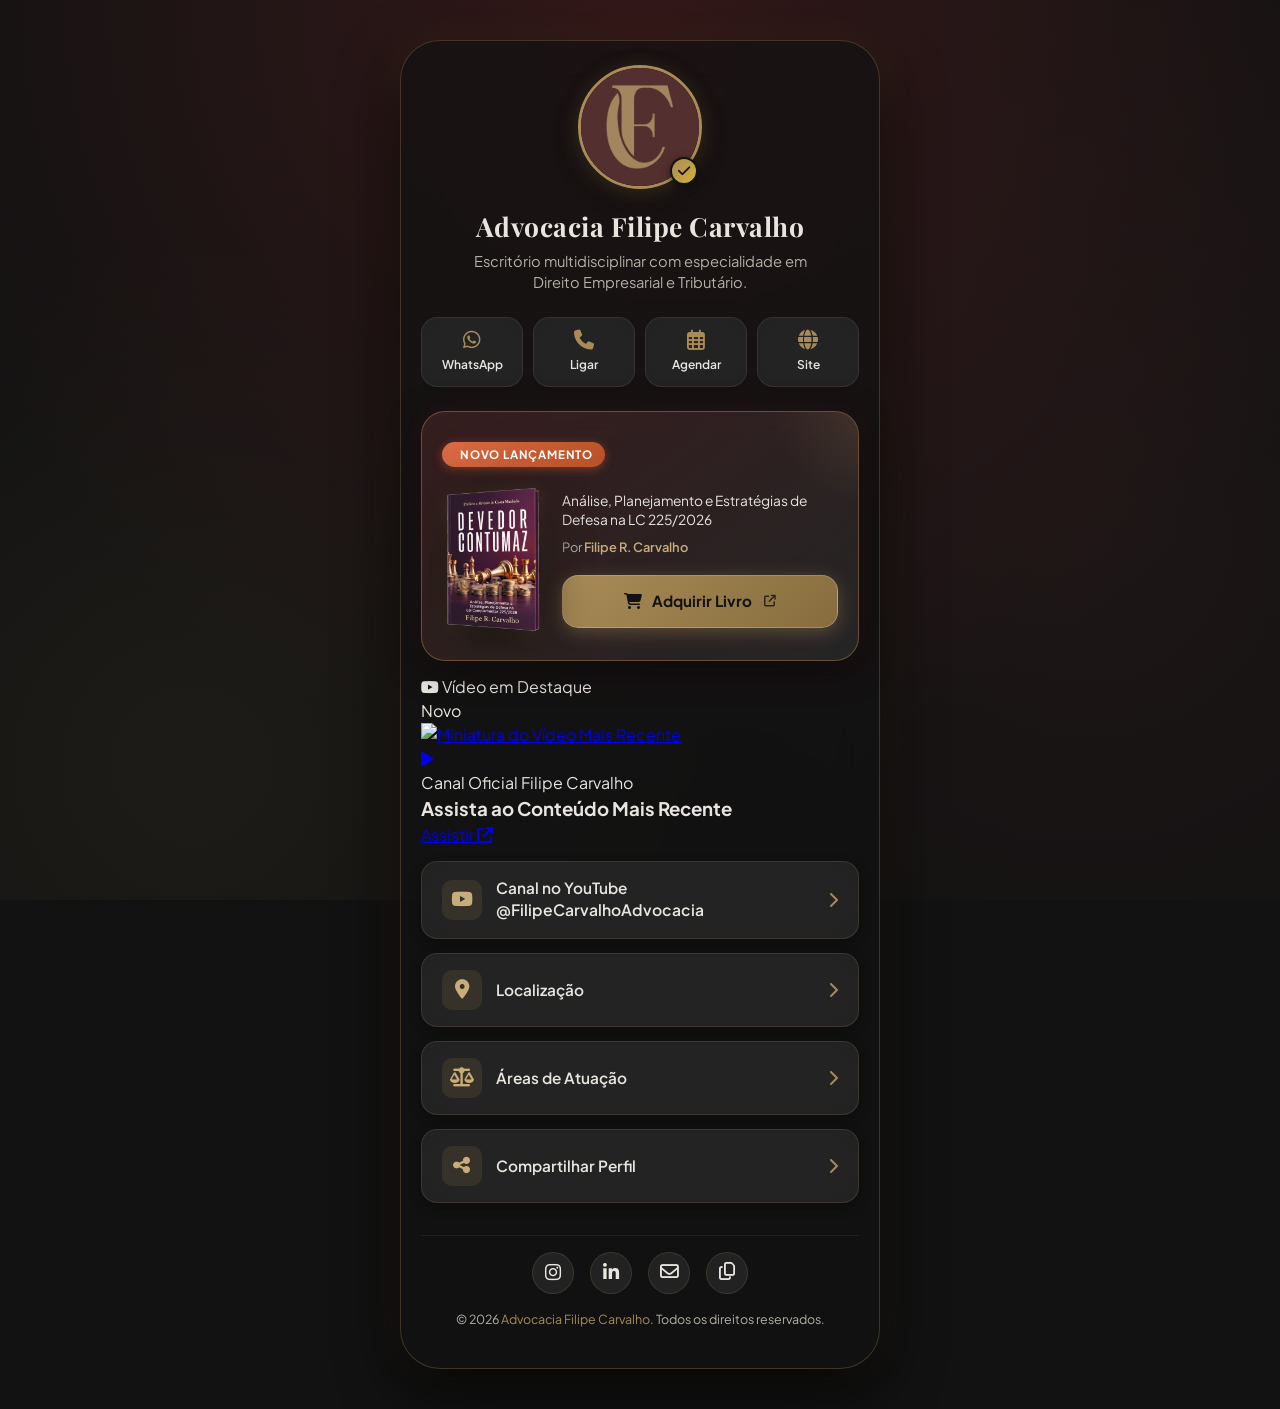
==== commit 7e9ab5cc: "feat: add YouTube featured video showcase and channel link card to index" ====
--- a/index.html
+++ b/index.html
@@ -99,6 +99,51 @@
         </div>
       </section>
 
+      <!-- Destaque Vídeo Recente YouTube -->
+      <section class="video-showcase-card" aria-label="Vídeo Mais Recente no YouTube">
+        <div class="video-showcase-header">
+          <div class="video-showcase-badge">
+            <i class="fa-brands fa-youtube"></i>
+            <span>Vídeo em Destaque</span>
+          </div>
+          <span class="video-showcase-tag">Novo</span>
+        </div>
+
+        <a href="https://youtu.be/gZLFrZB4QXc?si=hWhUrJFeqbWtK0wS" target="_blank" rel="noopener noreferrer" class="video-preview-wrapper" title="Assistir no YouTube">
+          <img src="https://img.youtube.com/vi/gZLFrZB4QXc/hqdefault.jpg" alt="Miniatura do Vídeo Mais Recente" class="video-thumbnail" loading="lazy">
+          <div class="video-play-overlay">
+            <div class="video-play-btn">
+              <i class="fa-solid fa-play"></i>
+            </div>
+          </div>
+        </a>
+
+        <div class="video-showcase-footer">
+          <div class="video-text-content">
+            <p class="video-eyebrow">Canal Oficial Filipe Carvalho</p>
+            <h3 class="video-headline">Assista ao Conteúdo Mais Recente</h3>
+          </div>
+          <a href="https://youtu.be/gZLFrZB4QXc?si=hWhUrJFeqbWtK0wS" target="_blank" rel="noopener noreferrer" class="video-watch-btn">
+            <span>Assistir</span>
+            <i class="fa-solid fa-arrow-up-right-from-square"></i>
+          </a>
+        </div>
+      </section>
+
+      <!-- Botão Canal do YouTube -->
+      <a href="https://www.youtube.com/@FilipeCarvalhoAdvocacia" target="_blank" rel="noopener noreferrer" class="link-card link-card-youtube" id="btn-youtube-channel">
+        <div class="link-card-content">
+          <div class="link-card-icon">
+            <i class="fa-brands fa-youtube"></i>
+          </div>
+          <div class="link-card-text">
+            <span class="link-card-title">Canal no YouTube</span>
+            <span class="link-card-desc">@FilipeCarvalhoAdvocacia</span>
+          </div>
+        </div>
+        <i class="fa-solid fa-chevron-right link-card-arrow"></i>
+      </a>
+
       <!-- Location & Map Modal Trigger -->
       <div class="link-card" id="btn-location" onclick="openModal('modal-location')">
         <div class="link-card-content">
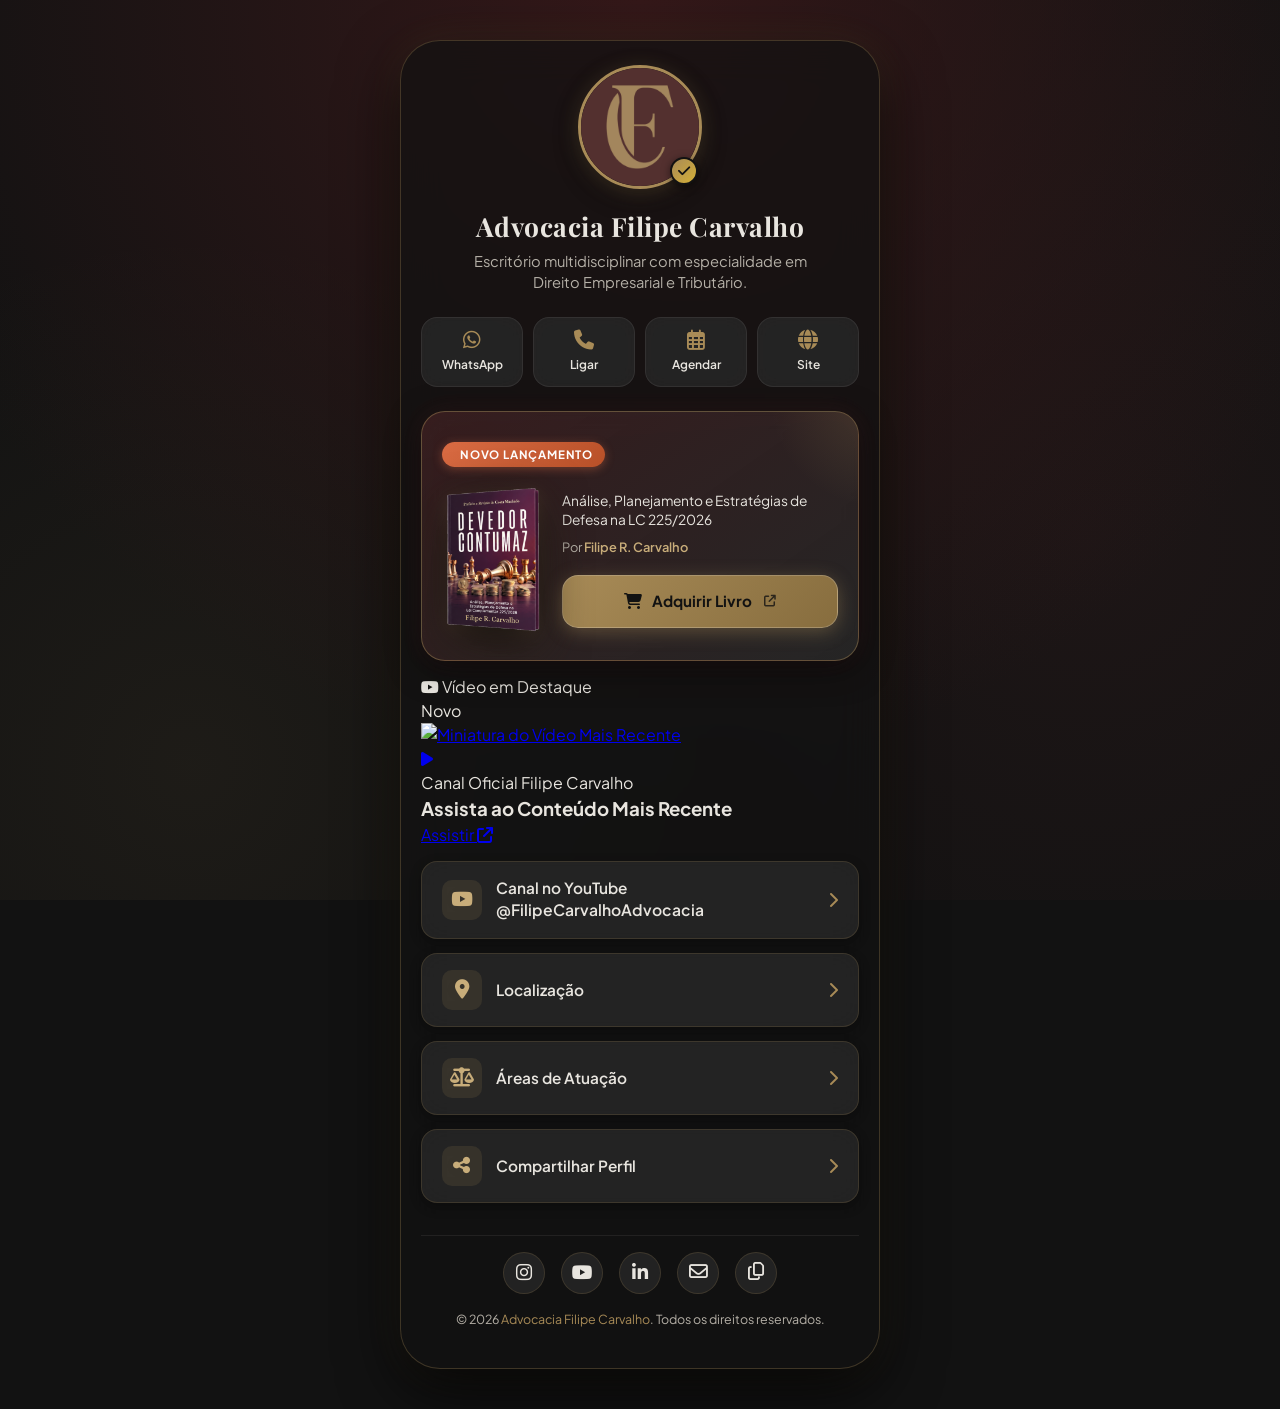
==== commit a3556527: "refactor: remove book showcase section and add youtube social link" ====
--- a/index.html
+++ b/index.html
@@ -191,6 +191,9 @@
         <a href="https://instagram.com/advocacia_filipecarvalho" target="_blank" class="social-icon" title="Instagram (@advocacia_filipecarvalho)">
           <i class="fa-brands fa-instagram"></i>
         </a>
+        <a href="https://www.youtube.com/@FilipeCarvalhoAdvocacia" target="_blank" class="social-icon" title="YouTube (@FilipeCarvalhoAdvocacia)">
+          <i class="fa-brands fa-youtube"></i>
+        </a>
         <a href="https://www.linkedin.com/company/filipe-carvalho-advocacia-empresarial" target="_blank" class="social-icon" title="LinkedIn">
           <i class="fa-brands fa-linkedin-in"></i>
         </a>
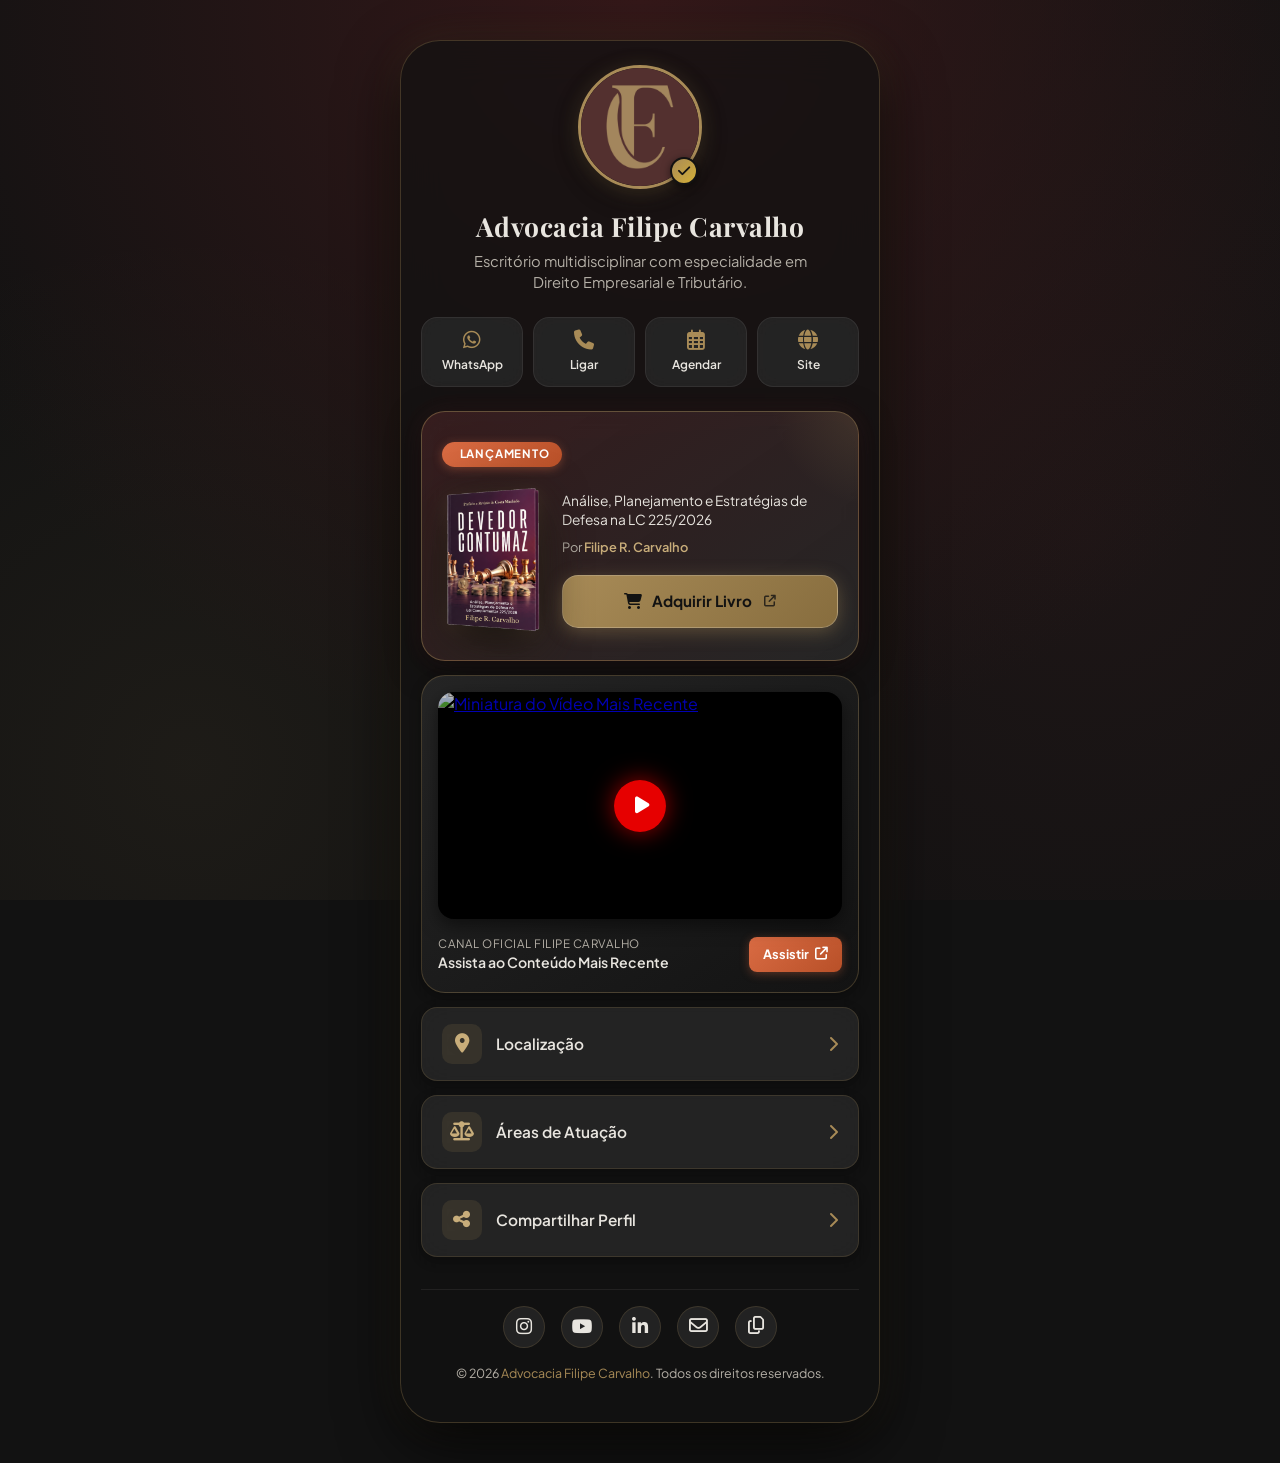
==== commit 263e141b: "refactor: swap book showcase for YouTube video card and channel link in layout" ====
--- a/index.html
+++ b/index.html
@@ -78,7 +78,7 @@
       <section class="book-showcase-card" aria-label="Lançamento do Livro Devedor Contumaz">
         <div class="book-showcase-badge">
           <i class="fa-solid fa-sparkles"></i>
-          <span>Novo Lançamento</span>
+          <span>Lançamento</span>
         </div>
 
         <div class="book-showcase-body">
@@ -101,14 +101,6 @@
 
       <!-- Destaque Vídeo Recente YouTube -->
       <section class="video-showcase-card" aria-label="Vídeo Mais Recente no YouTube">
-        <div class="video-showcase-header">
-          <div class="video-showcase-badge">
-            <i class="fa-brands fa-youtube"></i>
-            <span>Vídeo em Destaque</span>
-          </div>
-          <span class="video-showcase-tag">Novo</span>
-        </div>
-
         <a href="https://youtu.be/gZLFrZB4QXc?si=hWhUrJFeqbWtK0wS" target="_blank" rel="noopener noreferrer" class="video-preview-wrapper" title="Assistir no YouTube">
           <img src="https://img.youtube.com/vi/gZLFrZB4QXc/hqdefault.jpg" alt="Miniatura do Vídeo Mais Recente" class="video-thumbnail" loading="lazy">
           <div class="video-play-overlay">
@@ -129,20 +121,6 @@
           </a>
         </div>
       </section>
-
-      <!-- Botão Canal do YouTube -->
-      <a href="https://www.youtube.com/@FilipeCarvalhoAdvocacia" target="_blank" rel="noopener noreferrer" class="link-card link-card-youtube" id="btn-youtube-channel">
-        <div class="link-card-content">
-          <div class="link-card-icon">
-            <i class="fa-brands fa-youtube"></i>
-          </div>
-          <div class="link-card-text">
-            <span class="link-card-title">Canal no YouTube</span>
-            <span class="link-card-desc">@FilipeCarvalhoAdvocacia</span>
-          </div>
-        </div>
-        <i class="fa-solid fa-chevron-right link-card-arrow"></i>
-      </a>
 
       <!-- Location & Map Modal Trigger -->
       <div class="link-card" id="btn-location" onclick="openModal('modal-location')">
--- a/styles.css
+++ b/styles.css
@@ -1086,188 +1086,193 @@
 }
 
 /* ==========================================================================
-   BOOK SHOWCASE SECTION (DEVEDOR CONTUMAZ)
+   YOUTUBE SHOWCASE & CHANNEL LINK
    ========================================================================== */
-.book-showcase-card {
+.link-card-youtube .link-card-icon {
+  background: rgba(255, 0, 0, 0.15);
+  color: #ff3333;
+  border: 1px solid rgba(255, 0, 0, 0.25);
+  box-shadow: 0 0 12px rgba(255, 0, 0, 0.2);
+}
+
+.link-card-youtube:hover,
+.link-card-youtube:active {
+  border-color: rgba(255, 68, 68, 0.5);
+  box-shadow: 0 6px 20px rgba(255, 0, 0, 0.25), var(--shadow-sm);
+}
+
+.link-card-youtube:hover .link-card-icon,
+.link-card-youtube:active .link-card-icon {
+  background: #ff0000;
+  color: #ffffff;
+  transform: scale(1.08);
+}
+
+.video-showcase-card {
   position: relative;
   width: 100%;
-  background: linear-gradient(145deg, rgba(74, 36, 38, 0.65) 0%, rgba(39, 39, 39, 0.95) 100%);
-  border: 1px solid rgba(168, 139, 87, 0.45);
+  background: linear-gradient(145deg, rgba(39, 39, 39, 0.95) 0%, rgba(20, 20, 20, 0.95) 100%);
+  border: 1px solid rgba(168, 139, 87, 0.3);
   border-radius: var(--radius-lg);
-  padding: 24px 20px;
-  box-shadow: 0 8px 32px rgba(0, 0, 0, 0.5), 0 0 24px rgba(74, 36, 38, 0.4);
+  padding: 16px 16px 18px;
+  box-shadow: var(--shadow-sm);
   backdrop-filter: blur(16px);
   -webkit-backdrop-filter: blur(16px);
   overflow: hidden;
+  display: flex;
+  flex-direction: column;
+  gap: 12px;
   transition: transform var(--transition-normal), box-shadow var(--transition-normal), border-color var(--transition-normal);
 }
 
-.book-showcase-card:hover {
-  transform: translateY(-3px);
-  border-color: var(--color-hazelnut-light);
-  box-shadow: 0 14px 40px rgba(0, 0, 0, 0.65), 0 0 32px rgba(168, 139, 87, 0.25);
-}
-
-.book-showcase-card::before {
-  content: '';
-  position: absolute;
-  top: -50%;
-  right: -30%;
-  width: 220px;
-  height: 220px;
-  background: radial-gradient(circle, rgba(168, 139, 87, 0.2) 0%, transparent 70%);
-  pointer-events: none;
-}
-
-.book-showcase-badge {
+.video-showcase-card:hover {
+  transform: translateY(-2px);
+  border-color: rgba(255, 68, 68, 0.5);
+  box-shadow: 0 10px 30px rgba(0, 0, 0, 0.6), 0 0 25px rgba(255, 0, 0, 0.15);
+}
+
+.video-showcase-header {
+  display: flex;
+  align-items: center;
+  justify-content: space-between;
+  width: 100%;
+}
+
+.video-showcase-badge {
   display: inline-flex;
   align-items: center;
   gap: 6px;
-  background: linear-gradient(135deg, var(--color-exotic-orange), #b85028);
-  color: #ffffff;
   font-size: 0.72rem;
   font-weight: 700;
   text-transform: uppercase;
   letter-spacing: 0.8px;
-  padding: 4px 12px;
+  color: #ff5555;
+}
+
+.video-showcase-badge i {
+  font-size: 0.95rem;
+}
+
+.video-showcase-tag {
+  background: rgba(255, 0, 0, 0.15);
+  border: 1px solid rgba(255, 0, 0, 0.3);
+  color: #ff6666;
+  font-size: 0.65rem;
+  font-weight: 700;
+  text-transform: uppercase;
+  letter-spacing: 0.6px;
+  padding: 2px 8px;
   border-radius: var(--radius-full);
-  box-shadow: 0 2px 10px rgba(217, 107, 67, 0.4);
-  margin-bottom: 16px;
-}
-
-.book-showcase-badge i {
-  font-size: 0.75rem;
-}
-
-.book-showcase-body {
+}
+
+.video-preview-wrapper {
+  position: relative;
+  width: 100%;
+  aspect-ratio: 16 / 9;
+  border-radius: var(--radius-md);
+  overflow: hidden;
+  display: block;
+  background-color: #000;
+  box-shadow: 0 6px 18px rgba(0, 0, 0, 0.5);
+}
+
+.video-thumbnail {
+  width: 100%;
+  height: 100%;
+  object-fit: cover;
+  transition: transform var(--transition-normal), filter var(--transition-normal);
+}
+
+.video-preview-wrapper:hover .video-thumbnail {
+  transform: scale(1.05);
+  filter: brightness(0.85);
+}
+
+.video-play-overlay {
+  position: absolute;
+  inset: 0;
+  display: flex;
+  align-items: center;
+  justify-content: center;
+  background: rgba(0, 0, 0, 0.25);
+  transition: background var(--transition-fast);
+}
+
+.video-preview-wrapper:hover .video-play-overlay {
+  background: rgba(0, 0, 0, 0.4);
+}
+
+.video-play-btn {
+  width: 52px;
+  height: 52px;
+  border-radius: 50%;
+  background: rgba(255, 0, 0, 0.9);
+  color: #ffffff;
+  display: flex;
+  align-items: center;
+  justify-content: center;
+  font-size: 1.2rem;
+  padding-left: 3px;
+  box-shadow: 0 0 24px rgba(255, 0, 0, 0.6);
+  transition: transform var(--transition-fast), background var(--transition-fast);
+}
+
+.video-preview-wrapper:hover .video-play-btn {
+  transform: scale(1.15);
+  background: #ff0000;
+  box-shadow: 0 0 32px rgba(255, 0, 0, 0.9);
+}
+
+.video-showcase-footer {
+  display: flex;
+  align-items: center;
+  justify-content: space-between;
+  gap: 12px;
+  padding-top: 4px;
+}
+
+.video-text-content {
   display: flex;
   flex-direction: column;
-  align-items: center;
-  text-align: center;
-  gap: 18px;
-}
-
-.book-mockup-wrapper {
-  position: relative;
-  display: flex;
-  justify-content: center;
-  align-items: center;
-  padding: 4px;
-}
-
-.book-mockup-img {
-  max-width: 175px;
-  width: 100%;
-  height: auto;
-  object-fit: contain;
-  filter: drop-shadow(0 14px 24px rgba(0, 0, 0, 0.75)) drop-shadow(0 4px 8px rgba(168, 139, 87, 0.25));
-  transition: transform var(--transition-normal);
-}
-
-.book-showcase-card:hover .book-mockup-img {
-  transform: scale(1.04) rotate(-0.5deg);
-}
-
-.book-showcase-info {
-  display: flex;
-  flex-direction: column;
-  align-items: center;
-  width: 100%;
-}
-
-.book-tagline {
-  font-size: 0.78rem;
-  font-style: italic;
-  color: var(--color-hazelnut-light);
-  margin-bottom: 6px;
-  letter-spacing: 0.3px;
-}
-
-.book-title {
-  font-family: var(--font-serif);
-  font-size: 1.55rem;
+  min-width: 0;
+}
+
+.video-eyebrow {
+  font-size: 0.72rem;
+  color: var(--color-antique-muted);
+  text-transform: uppercase;
+  letter-spacing: 0.5px;
+}
+
+.video-headline {
+  font-size: 0.88rem;
+  font-weight: 600;
+  color: var(--color-antique);
+  white-space: nowrap;
+  overflow: hidden;
+  text-overflow: ellipsis;
+}
+
+.video-watch-btn {
+  display: inline-flex;
+  align-items: center;
+  gap: 6px;
+  background: linear-gradient(135deg, var(--color-exotic-orange), #b85028);
+  color: #ffffff;
+  font-size: 0.8rem;
   font-weight: 700;
-  color: #ffffff;
-  letter-spacing: 0.5px;
-  line-height: 1.2;
-  margin-bottom: 8px;
-  text-transform: uppercase;
-}
-
-.book-subtitle {
-  font-size: 0.86rem;
-  color: var(--color-antique);
-  line-height: 1.4;
-  margin-bottom: 8px;
-  max-width: 320px;
-}
-
-.book-author {
-  font-size: 0.8rem;
-  color: var(--color-antique-muted);
-  margin-bottom: 18px;
-}
-
-.book-author strong {
-  color: var(--color-hazelnut-light);
-  font-weight: 600;
-}
-
-.book-buy-btn {
-  display: inline-flex;
-  align-items: center;
-  justify-content: center;
-  gap: 10px;
-  width: 100%;
-  padding: 14px 20px;
-  background: linear-gradient(135deg, var(--color-hazelnut) 0%, #876d3e 100%);
-  color: #121212;
-  font-family: var(--font-sans);
-  font-size: 0.95rem;
-  font-weight: 700;
+  padding: 8px 14px;
+  border-radius: var(--radius-sm);
   text-decoration: none;
-  border-radius: var(--radius-md);
-  border: 1px solid rgba(255, 255, 255, 0.2);
-  box-shadow: 0 4px 18px rgba(168, 139, 87, 0.4);
+  white-space: nowrap;
   transition: all var(--transition-fast);
-  cursor: pointer;
-}
-
-.book-buy-btn:hover,
-.book-buy-btn:active {
-  background: linear-gradient(135deg, var(--color-hazelnut-light) 0%, var(--color-hazelnut) 100%);
-  color: #0a0a0a;
+  box-shadow: 0 2px 10px rgba(217, 107, 67, 0.35);
+}
+
+.video-watch-btn:hover,
+.video-watch-btn:active {
+  background: linear-gradient(135deg, #e5774e, #c34d20);
   transform: translateY(-2px);
-  box-shadow: 0 6px 24px rgba(168, 139, 87, 0.6);
-}
-
-.book-buy-btn i {
-  font-size: 1rem;
-}
-
-.book-buy-btn .btn-external-icon {
-  font-size: 0.75rem;
-  opacity: 0.8;
-  margin-left: 2px;
-}
-
-@media (min-width: 420px) {
-  .book-showcase-body {
-    flex-direction: row;
-    align-items: center;
-    text-align: left;
-    gap: 18px;
-  }
-
-  .book-showcase-info {
-    align-items: flex-start;
-  }
-
-  .book-subtitle {
-    max-width: 100%;
-  }
-
-  .book-mockup-img {
-    max-width: 135px;
-  }
-}
+  box-shadow: 0 4px 16px rgba(217, 107, 67, 0.55);
+}
+
